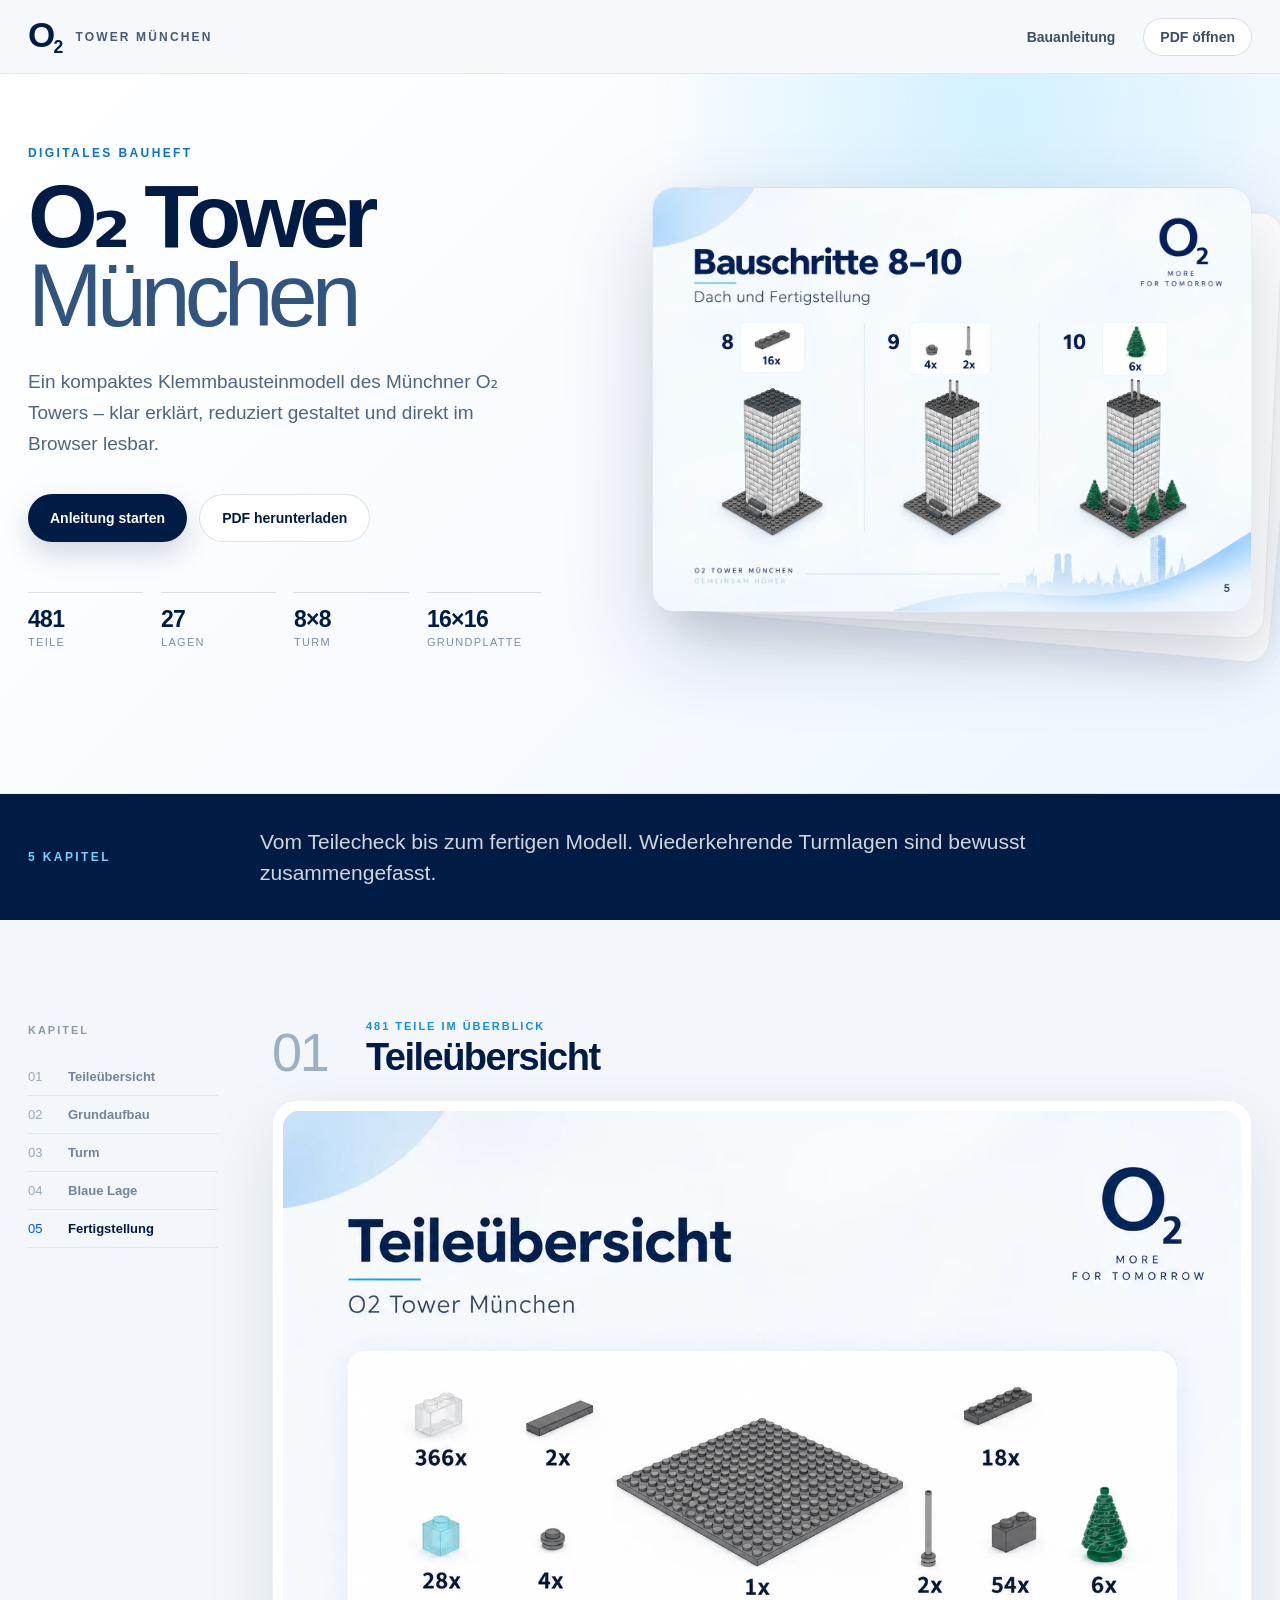
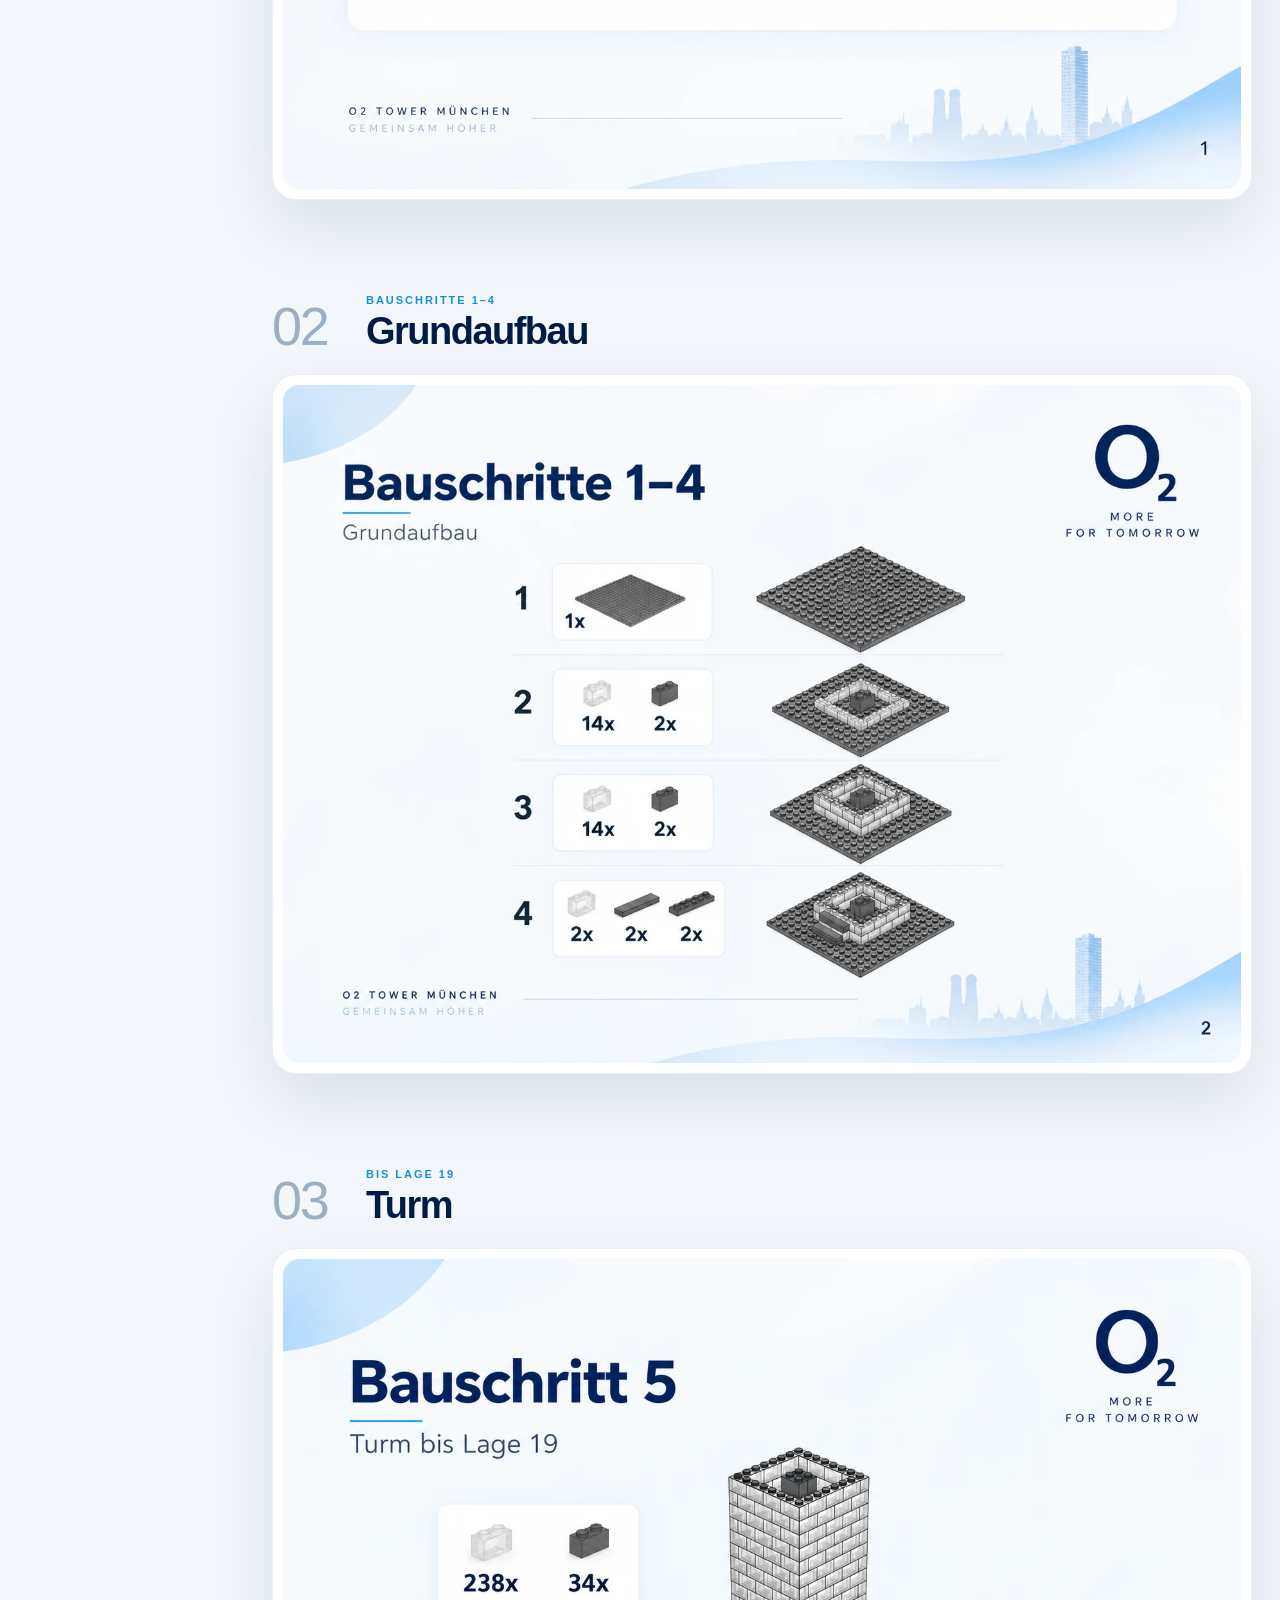
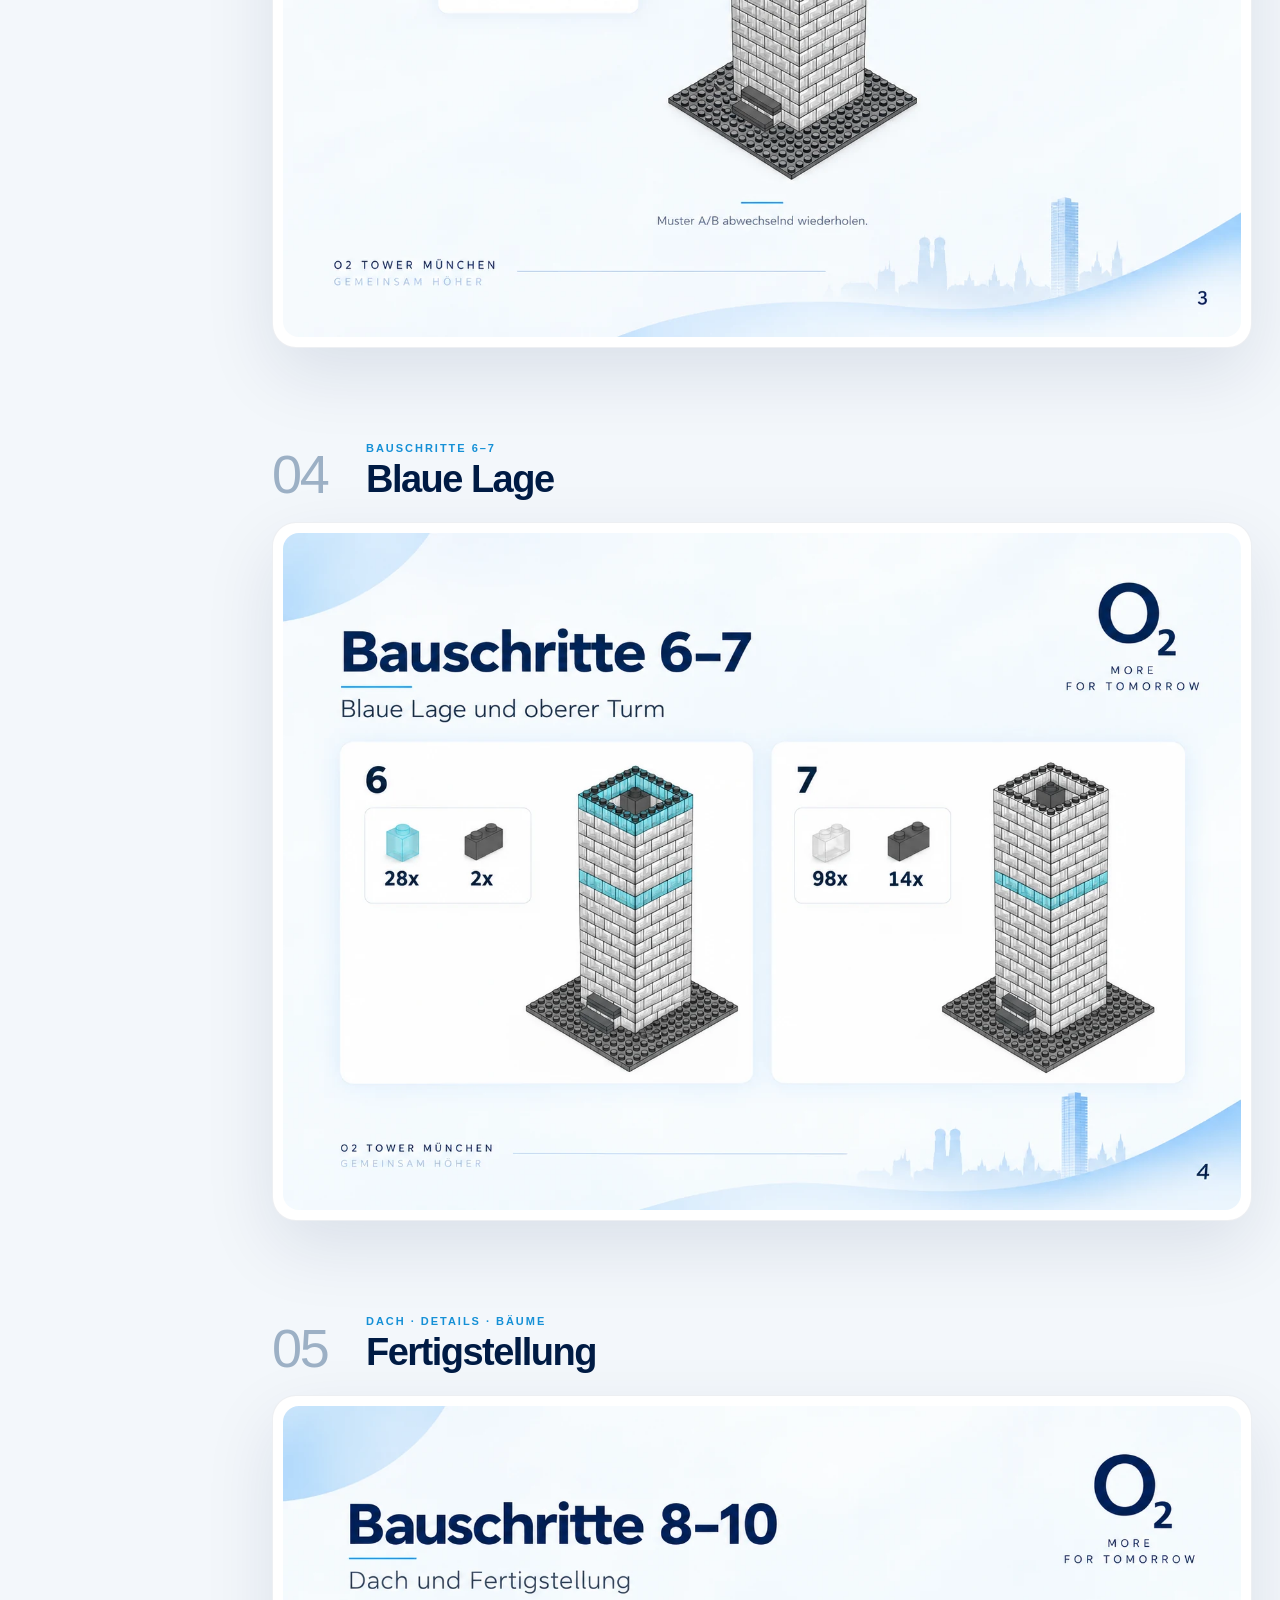
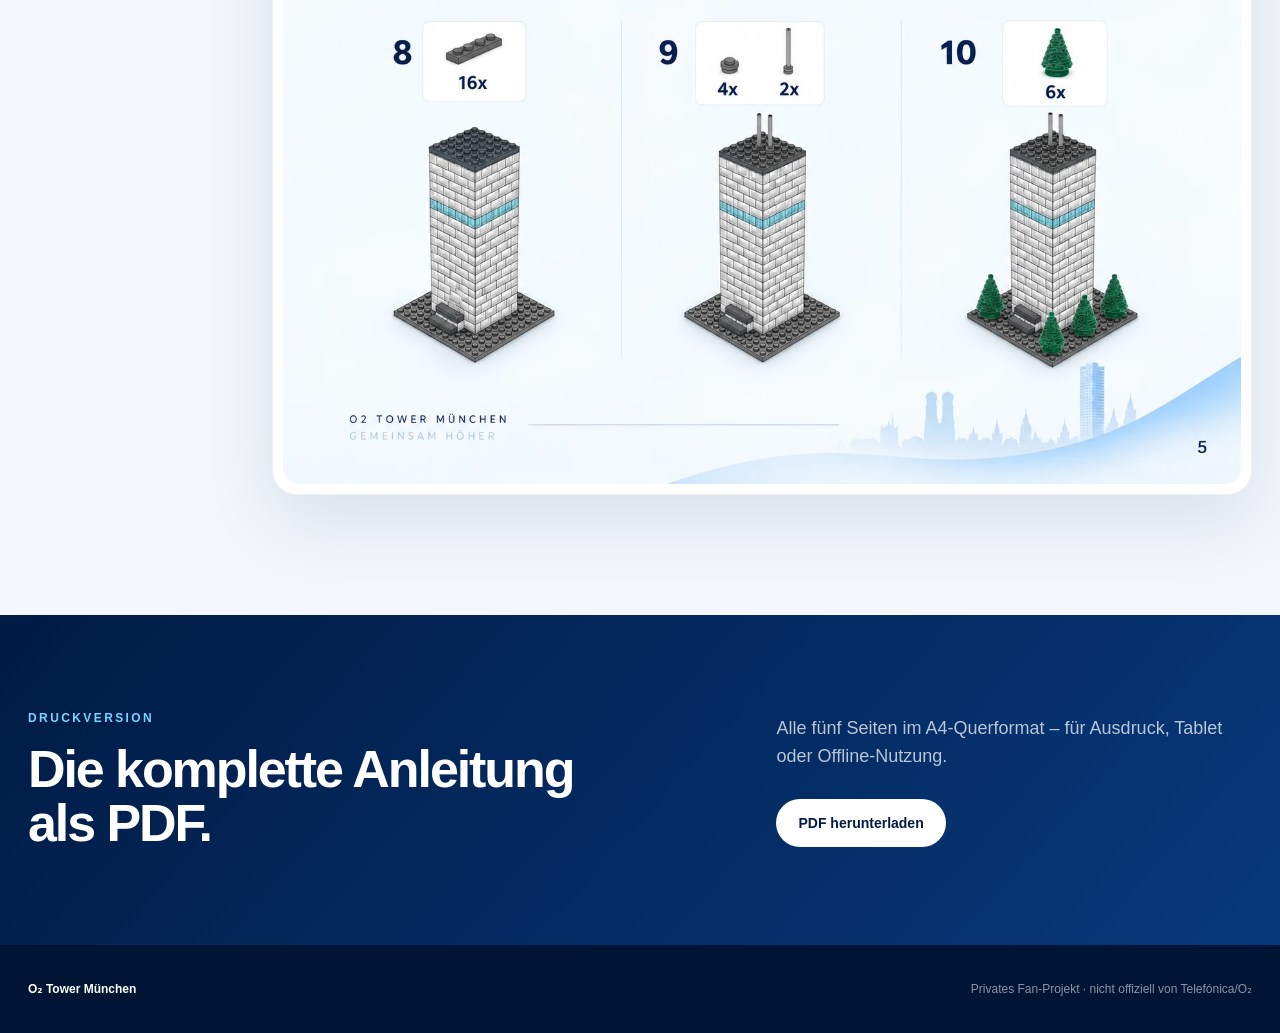
==== index.html @ e95308fc "Init" ====
<!doctype html>
<html lang="de">
<head>
  <meta charset="utf-8">
  <meta name="viewport" content="width=device-width, initial-scale=1">
  <meta name="theme-color" content="#001b44">
  <meta name="description" content="Digitale Bauanleitung für den O2 Tower München – 481 Teile, 27 Lagen, 5 Kapitel.">
  <title>O₂ Tower München · Bauanleitung</title>
  <link rel="stylesheet" href="styles.css">
</head>
<body>
  <header class="topbar">
    <a class="wordmark" href="#top" aria-label="O2 Tower München">
      <span class="o2">O<sub>2</sub></span>
      <span class="wordmark-copy">Tower München</span>
    </a>
    <nav>
      <a href="#booklet">Bauanleitung</a>
      <a class="pdf-link" href="assets/O2_Tower_Muenchen_Bauanleitung.pdf" target="_blank" rel="noopener">PDF öffnen</a>
    </nav>
  </header>

  <main id="top">
    <section class="hero">
      <div class="hero-inner">
        <div class="hero-copy">
          <p class="overline">Digitales Bauheft</p>
          <h1>O₂ Tower<br><span>München</span></h1>
          <p class="hero-lead">Ein kompaktes Klemmbausteinmodell des Münchner O₂ Towers – klar erklärt, reduziert gestaltet und direkt im Browser lesbar.</p>
          <div class="hero-actions">
            <a class="btn primary" href="#booklet">Anleitung starten</a>
            <a class="btn secondary" href="assets/O2_Tower_Muenchen_Bauanleitung.pdf" download>PDF herunterladen</a>
          </div>
          <div class="facts" aria-label="Modelldaten">
            <div><strong>481</strong><span>Teile</span></div>
            <div><strong>27</strong><span>Lagen</span></div>
            <div><strong>8×8</strong><span>Turm</span></div>
            <div><strong>16×16</strong><span>Grundplatte</span></div>
          </div>
        </div>

        <div class="hero-visual" aria-hidden="true">
          <div class="sheet-stack back-2"></div>
          <div class="sheet-stack back-1"></div>
          <img src="assets/05-fertigstellung.webp" alt="">
        </div>
      </div>
    </section>

    <section class="manifesto">
      <div class="manifesto-inner">
        <span>5 Kapitel</span>
        <p>Vom Teilecheck bis zum fertigen Modell. Wiederkehrende Turmlagen sind bewusst zusammengefasst.</p>
      </div>
    </section>

    <section class="book-shell" id="booklet">
      <aside class="chapter-nav" aria-label="Kapitel">
        <p>Kapitel</p>
        <a href="#kapitel-01" data-chapter="01"><span>01</span><b>Teileübersicht</b></a>
<a href="#kapitel-02" data-chapter="02"><span>02</span><b>Grundaufbau</b></a>
<a href="#kapitel-03" data-chapter="03"><span>03</span><b>Turm</b></a>
<a href="#kapitel-04" data-chapter="04"><span>04</span><b>Blaue Lage</b></a>
<a href="#kapitel-05" data-chapter="05"><span>05</span><b>Fertigstellung</b></a>
      </aside>

      <div class="chapters">
        
    <article class="chapter" id="kapitel-01">
      <div class="chapter-copy">
        <span class="chapter-no">01</span>
        <div>
          <p class="chapter-kicker">481 Teile im Überblick</p>
          <h2>Teileübersicht</h2>
        </div>
      </div>
      <button class="sheet" data-src="assets/01-teileuebersicht.webp" data-title="Teileübersicht" aria-label="Teileübersicht vergrößern">
        <img src="assets/01-teileuebersicht.webp" alt="Teileübersicht – 481 Teile im Überblick" loading="lazy">
      </button>
    </article>
    

    <article class="chapter" id="kapitel-02">
      <div class="chapter-copy">
        <span class="chapter-no">02</span>
        <div>
          <p class="chapter-kicker">Bauschritte 1–4</p>
          <h2>Grundaufbau</h2>
        </div>
      </div>
      <button class="sheet" data-src="assets/02-grundaufbau.webp" data-title="Grundaufbau" aria-label="Grundaufbau vergrößern">
        <img src="assets/02-grundaufbau.webp" alt="Grundaufbau – Bauschritte 1–4" loading="lazy">
      </button>
    </article>
    

    <article class="chapter" id="kapitel-03">
      <div class="chapter-copy">
        <span class="chapter-no">03</span>
        <div>
          <p class="chapter-kicker">Bis Lage 19</p>
          <h2>Turm</h2>
        </div>
      </div>
      <button class="sheet" data-src="assets/03-turm.webp" data-title="Turm" aria-label="Turm vergrößern">
        <img src="assets/03-turm.webp" alt="Turm – Bis Lage 19" loading="lazy">
      </button>
    </article>
    

    <article class="chapter" id="kapitel-04">
      <div class="chapter-copy">
        <span class="chapter-no">04</span>
        <div>
          <p class="chapter-kicker">Bauschritte 6–7</p>
          <h2>Blaue Lage</h2>
        </div>
      </div>
      <button class="sheet" data-src="assets/04-blaue-lage.webp" data-title="Blaue Lage" aria-label="Blaue Lage vergrößern">
        <img src="assets/04-blaue-lage.webp" alt="Blaue Lage – Bauschritte 6–7" loading="lazy">
      </button>
    </article>
    

    <article class="chapter" id="kapitel-05">
      <div class="chapter-copy">
        <span class="chapter-no">05</span>
        <div>
          <p class="chapter-kicker">Dach · Details · Bäume</p>
          <h2>Fertigstellung</h2>
        </div>
      </div>
      <button class="sheet" data-src="assets/05-fertigstellung.webp" data-title="Fertigstellung" aria-label="Fertigstellung vergrößern">
        <img src="assets/05-fertigstellung.webp" alt="Fertigstellung – Dach · Details · Bäume" loading="lazy">
      </button>
    </article>
    
      </div>
    </section>

    <section class="download">
      <div class="download-inner">
        <div>
          <p class="overline light">Druckversion</p>
          <h2>Die komplette Anleitung<br>als PDF.</h2>
        </div>
        <div class="download-copy">
          <p>Alle fünf Seiten im A4-Querformat – für Ausdruck, Tablet oder Offline-Nutzung.</p>
          <a class="btn white" href="assets/O2_Tower_Muenchen_Bauanleitung.pdf" download>PDF herunterladen</a>
        </div>
      </div>
    </section>
  </main>

  <footer>
    <span>O₂ Tower München</span>
    <span>Privates Fan-Projekt · nicht offiziell von Telefónica/O₂</span>
  </footer>

  <dialog id="lightbox">
    <button class="close" aria-label="Schließen">×</button>
    <img id="lightbox-image" alt="">
    <p id="lightbox-title"></p>
  </dialog>

  <script src="script.js"></script>
</body>
</html>
---- styles.css ----
:root{
  --navy:#001b44;
  --navy-2:#062d67;
  --blue:#0050ff;
  --cyan:#47c8ff;
  --ice:#f3f7fb;
  --paper:#ffffff;
  --ink:#102641;
  --muted:#64748a;
  --line:#dfe8f1;
  --shadow:0 26px 70px rgba(0,31,78,.10);
}
*{box-sizing:border-box}
html{scroll-behavior:smooth}
body{
  margin:0;
  color:var(--ink);
  background:var(--ice);
  font-family:"Helvetica Neue",Arial,system-ui,sans-serif;
  -webkit-font-smoothing:antialiased;
}
a{color:inherit;text-decoration:none}
img{display:block;max-width:100%}
button{font:inherit}

.topbar{
  position:sticky;top:0;z-index:50;
  height:74px;padding:0 max(28px,calc((100vw - 1280px)/2));
  display:flex;align-items:center;justify-content:space-between;
  background:rgba(246,249,252,.88);
  border-bottom:1px solid rgba(0,27,68,.08);
  backdrop-filter:blur(18px) saturate(140%);
}
.wordmark{display:flex;align-items:center;gap:15px}
.o2{
  color:var(--navy);
  font-size:35px;font-weight:650;line-height:1;letter-spacing:-.08em;
}
.o2 sub{font-size:.5em;vertical-align:-.35em;margin-left:1px}
.wordmark-copy{
  font-size:12px;font-weight:700;letter-spacing:.18em;text-transform:uppercase;color:#475b76;
}
.topbar nav{display:flex;align-items:center;gap:28px;font-size:14px;font-weight:650;color:#3a4e68}
.topbar nav a{transition:color .18s ease}
.topbar nav a:hover{color:var(--blue)}
.pdf-link{
  border:1px solid rgba(0,27,68,.14);padding:10px 16px;border-radius:999px;background:#fff;
}

.hero{
  min-height:720px;
  background:
    radial-gradient(circle at 78% 5%, rgba(62,197,255,.20), transparent 29%),
    linear-gradient(135deg,#fff 0%,#f7fbff 56%,#edf6ff 100%);
  border-bottom:1px solid rgba(0,27,68,.07);
  overflow:hidden;
}
.hero-inner{
  width:min(1280px,calc(100% - 56px));margin:0 auto;
  min-height:646px;padding:72px 0 78px;
  display:grid;grid-template-columns:.9fr 1.1fr;gap:82px;align-items:center;
}
.overline{
  margin:0 0 17px;color:#0a73c9;font-size:12px;font-weight:800;letter-spacing:.2em;text-transform:uppercase;
}
h1{
  margin:0;color:var(--navy);font-size:clamp(64px,7vw,104px);line-height:.88;letter-spacing:-.065em;font-weight:720;
}
h1 span{color:#31557d;font-weight:420}
.hero-lead{
  max-width:585px;margin:31px 0 0;font-size:19px;line-height:1.65;color:#50657e;
}
.hero-actions{display:flex;gap:12px;flex-wrap:wrap;margin-top:34px}
.btn{
  display:inline-flex;align-items:center;justify-content:center;min-height:48px;padding:0 22px;
  border-radius:999px;font-size:14px;font-weight:750;transition:.2s ease;
}
.btn:hover{transform:translateY(-1px)}
.btn.primary{background:var(--navy);color:white;box-shadow:0 12px 28px rgba(0,27,68,.16)}
.btn.secondary{background:#fff;border:1px solid rgba(0,27,68,.13);color:var(--navy)}
.btn.white{background:white;color:var(--navy)}
.facts{
  margin-top:50px;display:grid;grid-template-columns:repeat(4,1fr);gap:18px;max-width:610px;
}
.facts div{padding-top:13px;border-top:1px solid rgba(0,27,68,.13)}
.facts strong{display:block;font-size:23px;letter-spacing:-.03em;color:var(--navy)}
.facts span{display:block;margin-top:3px;font-size:11px;letter-spacing:.12em;text-transform:uppercase;color:#7b8da3}
.hero-visual{position:relative;padding:26px 0 20px 28px}
.hero-visual img{
  position:relative;z-index:3;width:100%;
  border-radius:22px;box-shadow:0 34px 90px rgba(0,27,68,.18);
  border:1px solid rgba(0,27,68,.08);
}
.sheet-stack{
  position:absolute;border-radius:22px;background:white;border:1px solid rgba(0,27,68,.08);box-shadow:0 16px 50px rgba(0,27,68,.07)
}
.back-1{inset:38px -22px 7px 49px;transform:rotate(2.8deg);z-index:2}
.back-2{inset:54px -36px -6px 68px;transform:rotate(5.2deg);z-index:1;opacity:.8}

.manifesto{background:var(--navy);color:#fff}
.manifesto-inner{
  width:min(1280px,calc(100% - 56px));margin:auto;min-height:126px;
  display:grid;grid-template-columns:180px 1fr;gap:52px;align-items:center;
}
.manifesto span{font-size:12px;font-weight:800;letter-spacing:.2em;text-transform:uppercase;color:#75d0ff}
.manifesto p{margin:0;max-width:920px;font-size:21px;line-height:1.5;color:rgba(255,255,255,.82)}

.book-shell{
  width:min(1280px,calc(100% - 56px));margin:0 auto;
  display:grid;grid-template-columns:190px 1fr;gap:54px;padding:100px 0 120px;
}
.chapter-nav{
  position:sticky;top:112px;align-self:start;padding-top:4px;
}
.chapter-nav>p{
  margin:0 0 22px;font-size:11px;font-weight:800;letter-spacing:.18em;text-transform:uppercase;color:#8a9aab;
}
.chapter-nav a{
  display:grid;grid-template-columns:32px 1fr;align-items:center;gap:8px;
  padding:11px 0;color:#73849a;border-bottom:1px solid var(--line);font-size:13px;
}
.chapter-nav a span{font-variant-numeric:tabular-nums;color:#9aa8b7}
.chapter-nav a b{font-weight:650}
.chapter-nav a.active,.chapter-nav a:hover{color:var(--navy)}
.chapter-nav a.active span{color:var(--blue)}

.chapters{display:grid;gap:94px}
.chapter{scroll-margin-top:104px}
.chapter-copy{
  display:grid;grid-template-columns:72px 1fr;gap:22px;align-items:end;margin-bottom:24px;
}
.chapter-no{
  font-size:54px;font-weight:300;line-height:.85;letter-spacing:-.04em;color:#9cb0c5;
}
.chapter-kicker{
  margin:0 0 6px;font-size:11px;font-weight:800;letter-spacing:.18em;text-transform:uppercase;color:#1590d6;
}
.chapter h2{
  margin:0;color:var(--navy);font-size:38px;line-height:1;letter-spacing:-.04em;font-weight:680;
}
.sheet{
  display:block;width:100%;border:0;padding:10px;background:#fff;border-radius:24px;cursor:zoom-in;
  box-shadow:var(--shadow);border:1px solid rgba(0,27,68,.07);
}
.sheet img{width:100%;border-radius:16px;transition:transform .22s ease}
.sheet:hover img{transform:scale(1.004)}

.download{background:linear-gradient(132deg,var(--navy),#07397c);color:white}
.download-inner{
  width:min(1280px,calc(100% - 56px));margin:auto;min-height:330px;padding:70px 0;
  display:grid;grid-template-columns:1fr .72fr;gap:88px;align-items:center;
}
.overline.light{color:#77d6ff}
.download h2{margin:0;font-size:52px;line-height:1.04;letter-spacing:-.04em}
.download-copy p{margin:0 0 28px;font-size:18px;line-height:1.6;color:rgba(255,255,255,.72)}
footer{
  min-height:88px;padding:0 max(28px,calc((100vw - 1280px)/2));
  display:flex;align-items:center;justify-content:space-between;gap:30px;
  background:#001535;color:rgba(255,255,255,.54);font-size:12px;
}
footer span:first-child{color:white;font-weight:700}

dialog{
  width:min(95vw,1600px);max-height:95vh;border:0;border-radius:24px;padding:12px;background:#fff;
  box-shadow:0 40px 110px rgba(0,10,35,.45)
}
dialog::backdrop{background:rgba(0,14,37,.8);backdrop-filter:blur(8px)}
dialog img{max-height:86vh;margin:auto;border-radius:16px}
dialog p{margin:9px 0 3px;text-align:center;color:#65758b;font-size:13px}
.close{
  position:absolute;right:22px;top:20px;width:42px;height:42px;border:0;border-radius:999px;
  background:rgba(0,27,68,.92);color:white;font-size:28px;line-height:1;cursor:pointer;z-index:2
}

@media(max-width:980px){
  .hero-inner{grid-template-columns:1fr;gap:44px;padding-top:56px}
  .hero-visual{max-width:780px}
  .book-shell{grid-template-columns:1fr}
  .chapter-nav{
    position:static;display:flex;overflow:auto;gap:10px;padding:0 0 12px;
    scrollbar-width:none
  }
  .chapter-nav>p{display:none}
  .chapter-nav a{
    flex:0 0 auto;display:flex;border:1px solid var(--line);background:#fff;padding:10px 14px;border-radius:999px
  }
  .chapter-nav a span{display:none}
}
@media(max-width:720px){
  .topbar{padding:0 18px}.topbar nav>a:first-child{display:none}
  .wordmark-copy{display:none}
  .hero-inner,.manifesto-inner,.book-shell,.download-inner{width:min(100% - 30px,1280px)}
  .hero{min-height:auto}.hero-inner{padding:44px 0 64px}
  h1{font-size:60px}.hero-lead{font-size:17px}
  .facts{grid-template-columns:repeat(2,1fr)}
  .manifesto-inner{grid-template-columns:1fr;gap:9px;padding:28px 0}
  .manifesto p{font-size:17px}
  .book-shell{padding:66px 0 80px}.chapters{gap:66px}
  .chapter-copy{grid-template-columns:52px 1fr;gap:14px}
  .chapter-no{font-size:40px}.chapter h2{font-size:31px}
  .sheet{padding:5px;border-radius:16px}.sheet img{border-radius:12px}
  .download-inner{grid-template-columns:1fr;gap:28px;padding:54px 0}
  .download h2{font-size:40px}
  footer{padding:24px 18px;align-items:flex-start;flex-direction:column;justify-content:center}
}
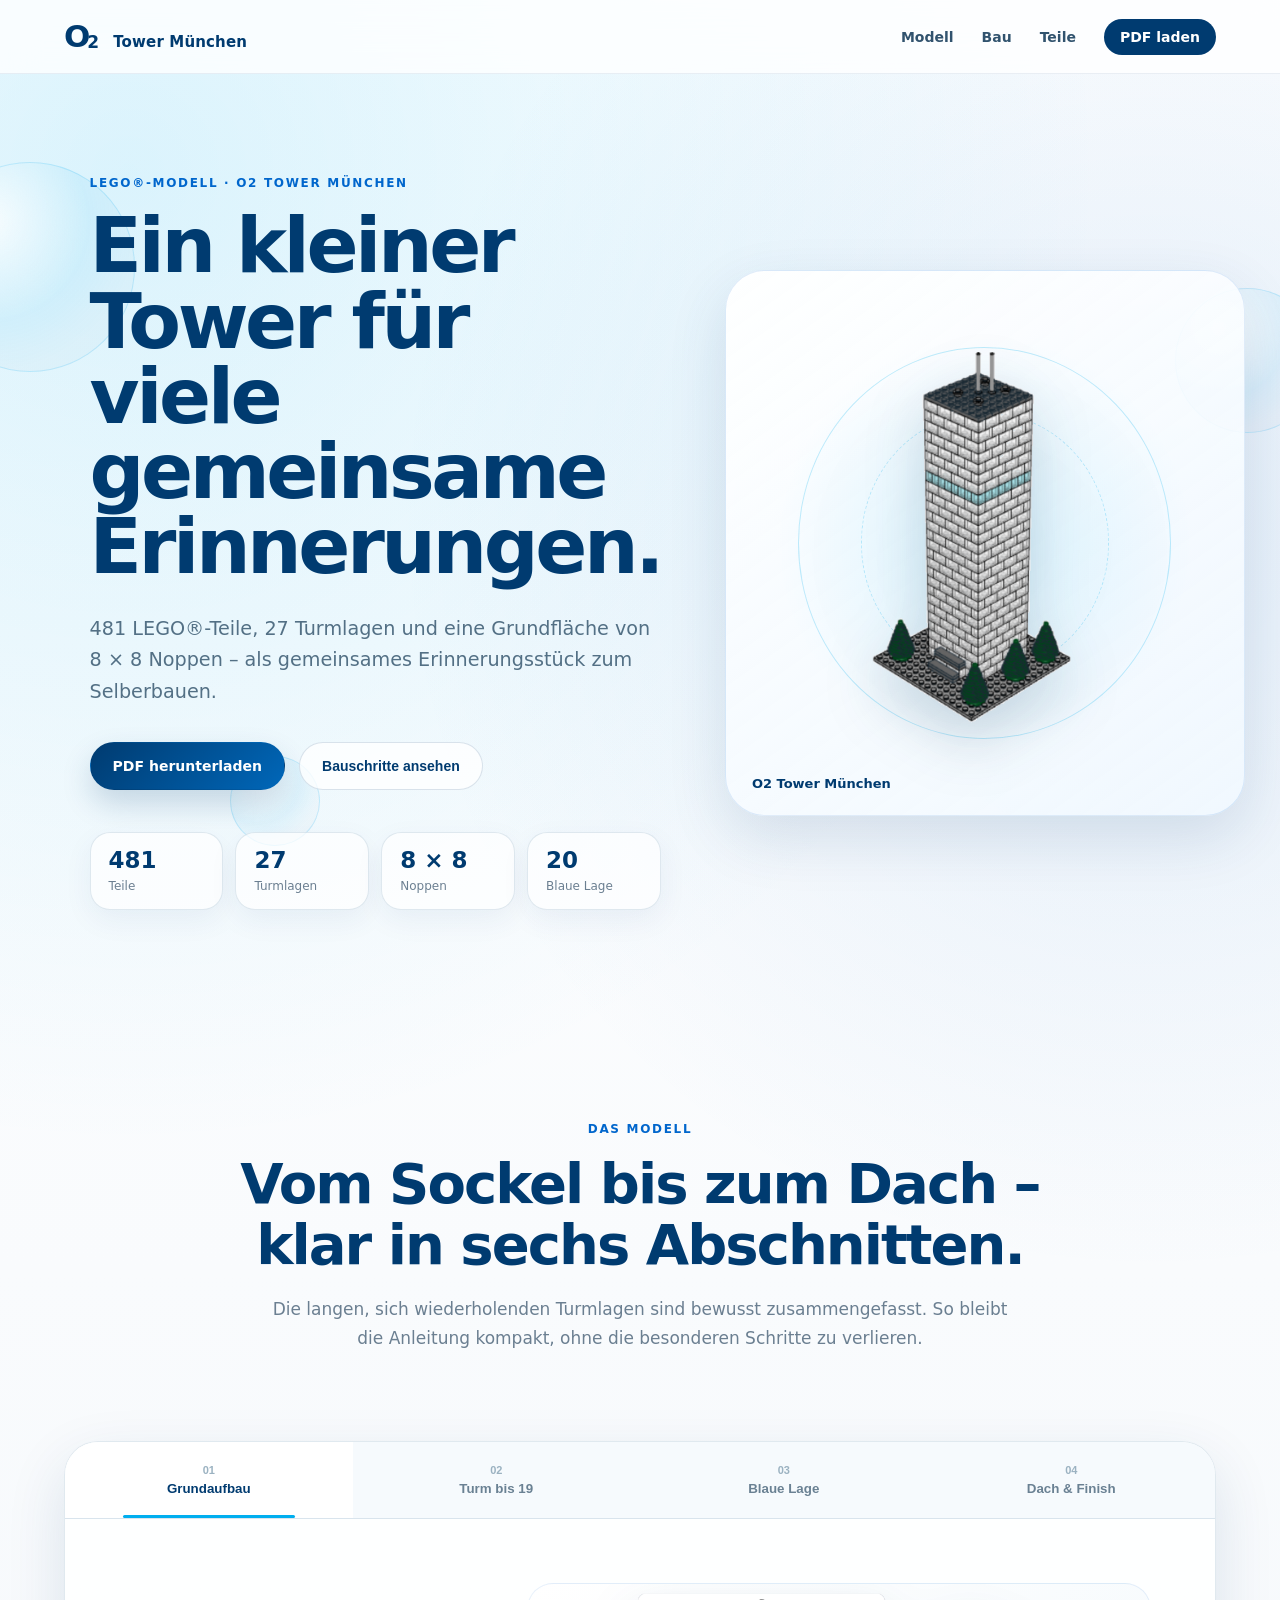
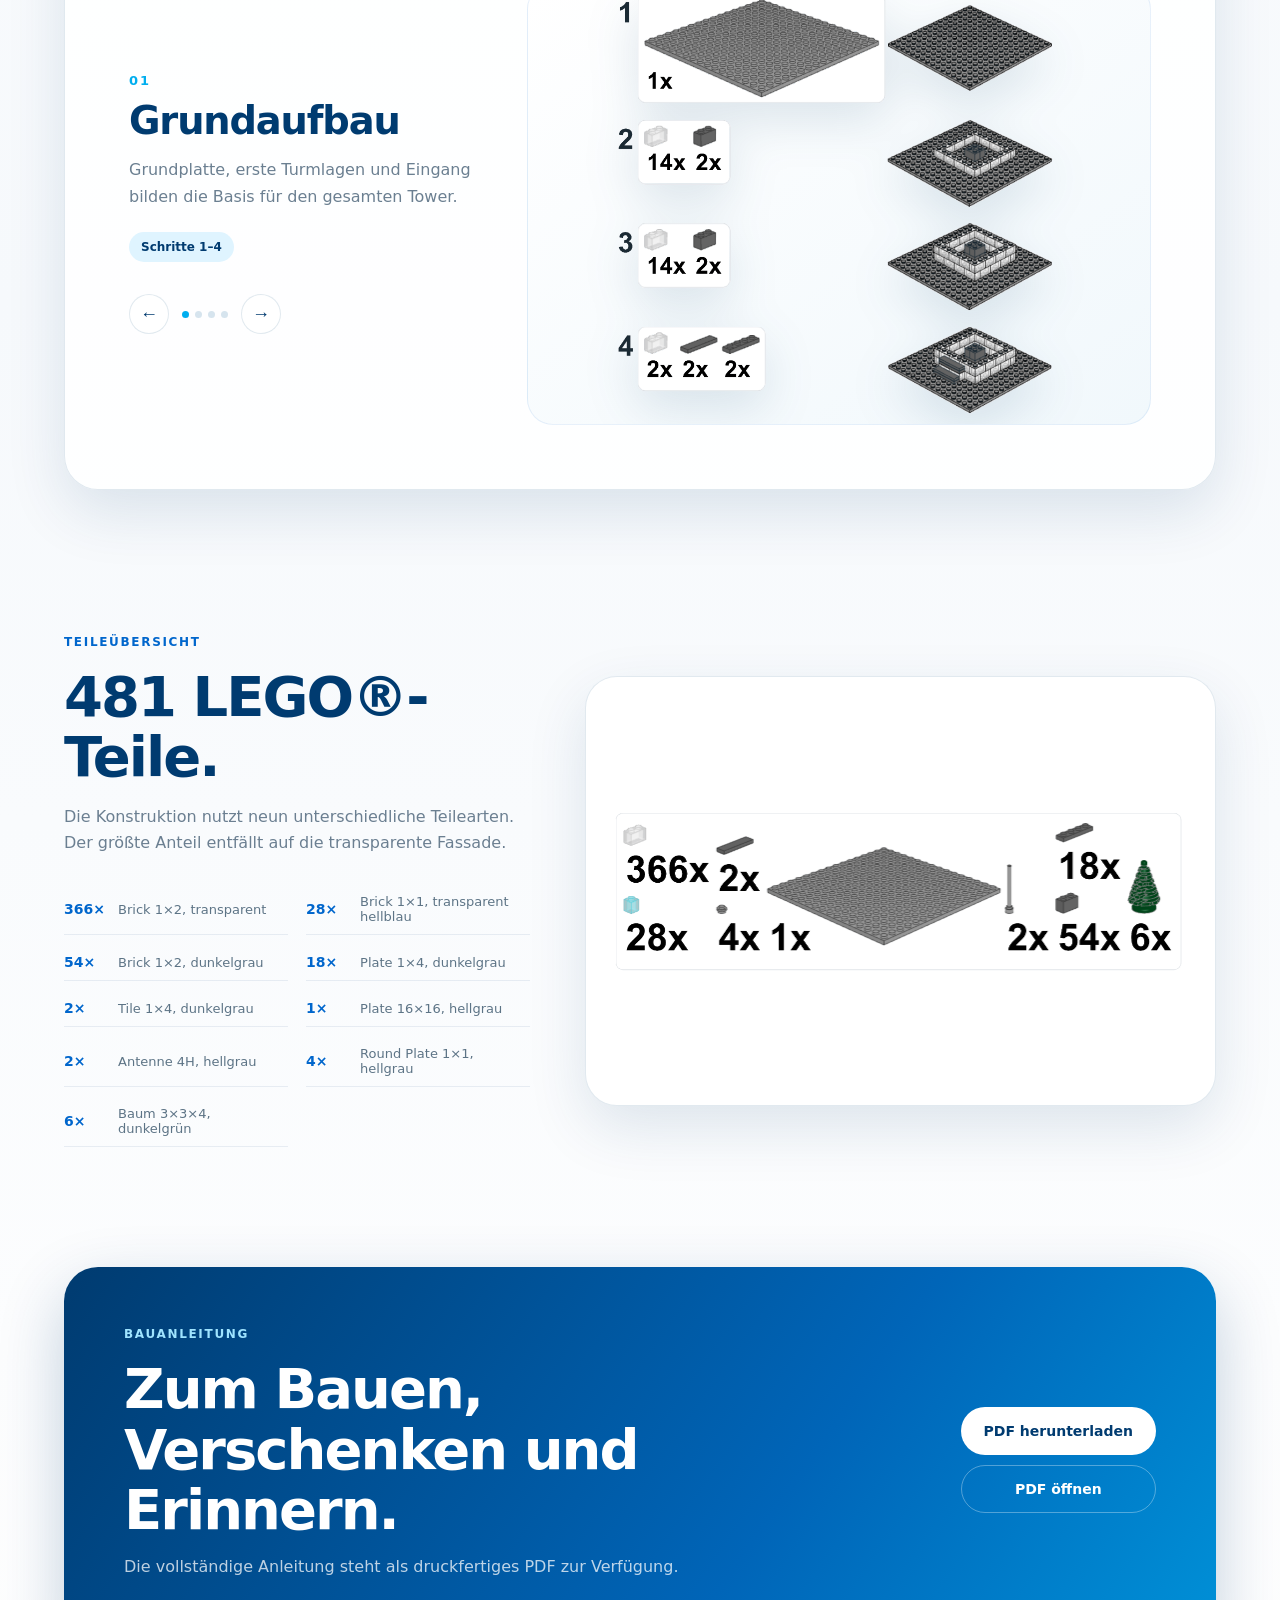
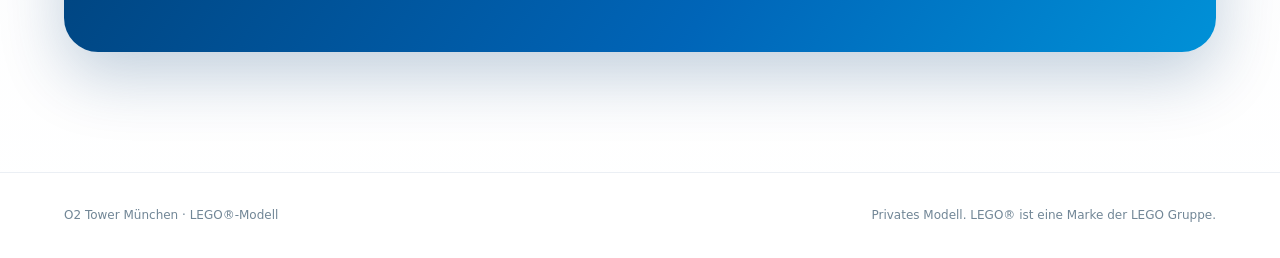
==== commit a9fe807d: "Update Website" ====
--- a/index.html
+++ b/index.html
@@ -1,168 +1,140 @@
 <!doctype html>
 <html lang="de">
 <head>
-  <meta charset="utf-8">
-  <meta name="viewport" content="width=device-width, initial-scale=1">
-  <meta name="theme-color" content="#001b44">
-  <meta name="description" content="Digitale Bauanleitung für den O2 Tower München – 481 Teile, 27 Lagen, 5 Kapitel.">
-  <title>O₂ Tower München · Bauanleitung</title>
-  <link rel="stylesheet" href="styles.css">
+  <meta charset="utf-8" />
+  <meta name="viewport" content="width=device-width, initial-scale=1" />
+  <meta name="theme-color" content="#003B70" />
+  <title>O2 Tower München · LEGO®-Modell</title>
+  <meta name="description" content="Interaktive Bauanleitung für das O2 Tower München LEGO®-Modell." />
+  <link rel="stylesheet" href="styles.css" />
 </head>
 <body>
+  <div class="bubble bubble-a" aria-hidden="true"></div>
+  <div class="bubble bubble-b" aria-hidden="true"></div>
+  <div class="bubble bubble-c" aria-hidden="true"></div>
+
   <header class="topbar">
-    <a class="wordmark" href="#top" aria-label="O2 Tower München">
-      <span class="o2">O<sub>2</sub></span>
-      <span class="wordmark-copy">Tower München</span>
+    <a class="brand" href="#top" aria-label="O2 Tower München Startseite">
+      <span class="brand-o">O</span><span class="brand-2">2</span>
+      <span class="brand-name">Tower München</span>
     </a>
-    <nav>
-      <a href="#booklet">Bauanleitung</a>
-      <a class="pdf-link" href="assets/O2_Tower_Muenchen_Bauanleitung.pdf" target="_blank" rel="noopener">PDF öffnen</a>
+    <nav class="nav" aria-label="Hauptnavigation">
+      <a href="#modell">Modell</a>
+      <a href="#bau">Bau</a>
+      <a href="#teile">Teile</a>
+      <a class="nav-download" href="O2_Tower_Muenchen_Bauanleitung.pdf" download>PDF laden</a>
     </nav>
+    <button class="menu-btn" type="button" aria-label="Menü öffnen" aria-expanded="false">☰</button>
   </header>
 
   <main id="top">
-    <section class="hero">
-      <div class="hero-inner">
-        <div class="hero-copy">
-          <p class="overline">Digitales Bauheft</p>
-          <h1>O₂ Tower<br><span>München</span></h1>
-          <p class="hero-lead">Ein kompaktes Klemmbausteinmodell des Münchner O₂ Towers – klar erklärt, reduziert gestaltet und direkt im Browser lesbar.</p>
-          <div class="hero-actions">
-            <a class="btn primary" href="#booklet">Anleitung starten</a>
-            <a class="btn secondary" href="assets/O2_Tower_Muenchen_Bauanleitung.pdf" download>PDF herunterladen</a>
-          </div>
-          <div class="facts" aria-label="Modelldaten">
-            <div><strong>481</strong><span>Teile</span></div>
-            <div><strong>27</strong><span>Lagen</span></div>
-            <div><strong>8×8</strong><span>Turm</span></div>
-            <div><strong>16×16</strong><span>Grundplatte</span></div>
-          </div>
+    <section class="hero" id="modell">
+      <div class="hero-copy reveal">
+        <div class="eyebrow">LEGO®-Modell · O2 Tower München</div>
+        <h1>Ein kleiner Tower für viele gemeinsame Erinnerungen.</h1>
+        <p class="hero-text">481 LEGO®-Teile, 27 Turmlagen und eine Grundfläche von 8 × 8 Noppen – als gemeinsames Erinnerungsstück zum Selberbauen.</p>
+        <div class="hero-actions">
+          <a class="btn btn-primary" href="O2_Tower_Muenchen_Bauanleitung.pdf" download>PDF herunterladen</a>
+          <button class="btn btn-secondary" type="button" data-scroll="#bau">Bauschritte ansehen</button>
         </div>
+        <div class="stats" aria-label="Modell-Daten">
+          <div><strong>481</strong><span>Teile</span></div>
+          <div><strong>27</strong><span>Turmlagen</span></div>
+          <div><strong>8 × 8</strong><span>Noppen</span></div>
+          <div><strong>20</strong><span>Blaue Lage</span></div>
+        </div>
+      </div>
 
-        <div class="hero-visual" aria-hidden="true">
-          <div class="sheet-stack back-2"></div>
-          <div class="sheet-stack back-1"></div>
-          <img src="assets/05-fertigstellung.webp" alt="">
+      <div class="hero-visual reveal">
+        <div class="tower-card tilt-card">
+          <div class="ring ring-1" aria-hidden="true"></div>
+          <div class="ring ring-2" aria-hidden="true"></div>
+          <img src="assets/tower.png" alt="Fertiges LEGO®-Modell des O2 Tower München" />
+          <div class="tower-caption">O2 Tower München</div>
         </div>
       </div>
     </section>
 
-    <section class="manifesto">
-      <div class="manifesto-inner">
-        <span>5 Kapitel</span>
-        <p>Vom Teilecheck bis zum fertigen Modell. Wiederkehrende Turmlagen sind bewusst zusammengefasst.</p>
+    <section class="section intro reveal">
+      <div class="section-kicker">Das Modell</div>
+      <h2>Vom Sockel bis zum Dach – klar in sechs Abschnitten.</h2>
+      <p>Die langen, sich wiederholenden Turmlagen sind bewusst zusammengefasst. So bleibt die Anleitung kompakt, ohne die besonderen Schritte zu verlieren.</p>
+    </section>
+
+    <section class="build-section" id="bau">
+      <div class="build-shell reveal">
+        <div class="stage-nav" role="tablist" aria-label="Bauabschnitte">
+          <button class="stage-tab active" role="tab" aria-selected="true" data-stage="0"><span>01</span>Grundaufbau</button>
+          <button class="stage-tab" role="tab" aria-selected="false" data-stage="1"><span>02</span>Turm bis 19</button>
+          <button class="stage-tab" role="tab" aria-selected="false" data-stage="2"><span>03</span>Blaue Lage</button>
+          <button class="stage-tab" role="tab" aria-selected="false" data-stage="3"><span>04</span>Dach & Finish</button>
+        </div>
+
+        <div class="stage-view">
+          <div class="stage-copy">
+            <div class="stage-number" id="stageNumber">01</div>
+            <h3 id="stageTitle">Grundaufbau</h3>
+            <p id="stageText">Grundplatte, erste Turmlagen und Eingang bilden die Basis für den gesamten Tower.</p>
+            <div class="stage-meta" id="stageMeta">Schritte 1–4</div>
+            <div class="stage-controls">
+              <button class="round-btn" id="prevStage" type="button" aria-label="Vorheriger Bauabschnitt">←</button>
+              <div class="stage-dots" id="stageDots" aria-hidden="true"></div>
+              <button class="round-btn" id="nextStage" type="button" aria-label="Nächster Bauabschnitt">→</button>
+            </div>
+          </div>
+          <div class="stage-image-wrap">
+            <img id="stageImage" src="assets/steps-1-4.png" alt="Grundaufbau des O2 Tower München" />
+          </div>
+        </div>
       </div>
     </section>
 
-    <section class="book-shell" id="booklet">
-      <aside class="chapter-nav" aria-label="Kapitel">
-        <p>Kapitel</p>
-        <a href="#kapitel-01" data-chapter="01"><span>01</span><b>Teileübersicht</b></a>
-<a href="#kapitel-02" data-chapter="02"><span>02</span><b>Grundaufbau</b></a>
-<a href="#kapitel-03" data-chapter="03"><span>03</span><b>Turm</b></a>
-<a href="#kapitel-04" data-chapter="04"><span>04</span><b>Blaue Lage</b></a>
-<a href="#kapitel-05" data-chapter="05"><span>05</span><b>Fertigstellung</b></a>
-      </aside>
-
-      <div class="chapters">
-        
-    <article class="chapter" id="kapitel-01">
-      <div class="chapter-copy">
-        <span class="chapter-no">01</span>
-        <div>
-          <p class="chapter-kicker">481 Teile im Überblick</p>
-          <h2>Teileübersicht</h2>
+    <section class="parts-section" id="teile">
+      <div class="parts-layout reveal">
+        <div class="parts-copy">
+          <div class="section-kicker">Teileübersicht</div>
+          <h2>481 LEGO®-Teile.</h2>
+          <p>Die Konstruktion nutzt neun unterschiedliche Teilearten. Der größte Anteil entfällt auf die transparente Fassade.</p>
+          <div class="part-list">
+            <div><b>366×</b><span>Brick 1×2, transparent</span></div>
+            <div><b>28×</b><span>Brick 1×1, transparent hellblau</span></div>
+            <div><b>54×</b><span>Brick 1×2, dunkelgrau</span></div>
+            <div><b>18×</b><span>Plate 1×4, dunkelgrau</span></div>
+            <div><b>2×</b><span>Tile 1×4, dunkelgrau</span></div>
+            <div><b>1×</b><span>Plate 16×16, hellgrau</span></div>
+            <div><b>2×</b><span>Antenne 4H, hellgrau</span></div>
+            <div><b>4×</b><span>Round Plate 1×1, hellgrau</span></div>
+            <div><b>6×</b><span>Baum 3×3×4, dunkelgrün</span></div>
+          </div>
         </div>
-      </div>
-      <button class="sheet" data-src="assets/01-teileuebersicht.webp" data-title="Teileübersicht" aria-label="Teileübersicht vergrößern">
-        <img src="assets/01-teileuebersicht.webp" alt="Teileübersicht – 481 Teile im Überblick" loading="lazy">
-      </button>
-    </article>
-    
-
-    <article class="chapter" id="kapitel-02">
-      <div class="chapter-copy">
-        <span class="chapter-no">02</span>
-        <div>
-          <p class="chapter-kicker">Bauschritte 1–4</p>
-          <h2>Grundaufbau</h2>
+        <div class="parts-visual">
+          <div class="parts-card">
+            <img src="assets/parts.png" alt="Teileübersicht des O2 Tower München LEGO®-Modells" />
+          </div>
         </div>
-      </div>
-      <button class="sheet" data-src="assets/02-grundaufbau.webp" data-title="Grundaufbau" aria-label="Grundaufbau vergrößern">
-        <img src="assets/02-grundaufbau.webp" alt="Grundaufbau – Bauschritte 1–4" loading="lazy">
-      </button>
-    </article>
-    
-
-    <article class="chapter" id="kapitel-03">
-      <div class="chapter-copy">
-        <span class="chapter-no">03</span>
-        <div>
-          <p class="chapter-kicker">Bis Lage 19</p>
-          <h2>Turm</h2>
-        </div>
-      </div>
-      <button class="sheet" data-src="assets/03-turm.webp" data-title="Turm" aria-label="Turm vergrößern">
-        <img src="assets/03-turm.webp" alt="Turm – Bis Lage 19" loading="lazy">
-      </button>
-    </article>
-    
-
-    <article class="chapter" id="kapitel-04">
-      <div class="chapter-copy">
-        <span class="chapter-no">04</span>
-        <div>
-          <p class="chapter-kicker">Bauschritte 6–7</p>
-          <h2>Blaue Lage</h2>
-        </div>
-      </div>
-      <button class="sheet" data-src="assets/04-blaue-lage.webp" data-title="Blaue Lage" aria-label="Blaue Lage vergrößern">
-        <img src="assets/04-blaue-lage.webp" alt="Blaue Lage – Bauschritte 6–7" loading="lazy">
-      </button>
-    </article>
-    
-
-    <article class="chapter" id="kapitel-05">
-      <div class="chapter-copy">
-        <span class="chapter-no">05</span>
-        <div>
-          <p class="chapter-kicker">Dach · Details · Bäume</p>
-          <h2>Fertigstellung</h2>
-        </div>
-      </div>
-      <button class="sheet" data-src="assets/05-fertigstellung.webp" data-title="Fertigstellung" aria-label="Fertigstellung vergrößern">
-        <img src="assets/05-fertigstellung.webp" alt="Fertigstellung – Dach · Details · Bäume" loading="lazy">
-      </button>
-    </article>
-    
       </div>
     </section>
 
-    <section class="download">
-      <div class="download-inner">
+    <section class="download-section reveal">
+      <div class="download-card">
         <div>
-          <p class="overline light">Druckversion</p>
-          <h2>Die komplette Anleitung<br>als PDF.</h2>
+          <div class="section-kicker">Bauanleitung</div>
+          <h2>Zum Bauen, Verschenken und Erinnern.</h2>
+          <p>Die vollständige Anleitung steht als druckfertiges PDF zur Verfügung.</p>
         </div>
-        <div class="download-copy">
-          <p>Alle fünf Seiten im A4-Querformat – für Ausdruck, Tablet oder Offline-Nutzung.</p>
-          <a class="btn white" href="assets/O2_Tower_Muenchen_Bauanleitung.pdf" download>PDF herunterladen</a>
+        <div class="download-actions">
+          <a class="btn btn-primary" href="O2_Tower_Muenchen_Bauanleitung.pdf" download>PDF herunterladen</a>
+          <a class="btn btn-secondary" href="O2_Tower_Muenchen_Bauanleitung.pdf" target="_blank" rel="noopener">PDF öffnen</a>
         </div>
       </div>
     </section>
   </main>
 
-  <footer>
-    <span>O₂ Tower München</span>
-    <span>Privates Fan-Projekt · nicht offiziell von Telefónica/O₂</span>
+  <footer class="footer">
+    <div>O2 Tower München · LEGO®-Modell</div>
+    <div class="footer-note">Privates Modell. LEGO® ist eine Marke der LEGO Gruppe.</div>
   </footer>
 
-  <dialog id="lightbox">
-    <button class="close" aria-label="Schließen">×</button>
-    <img id="lightbox-image" alt="">
-    <p id="lightbox-title"></p>
-  </dialog>
-
-  <script src="script.js"></script>
+  <script src="app.js"></script>
 </body>
 </html>
--- a/styles.css
+++ b/styles.css
@@ -1,206 +1,250 @@
-
-:root{
-  --navy:#001b44;
-  --navy-2:#062d67;
-  --blue:#0050ff;
-  --cyan:#47c8ff;
-  --ice:#f3f7fb;
-  --paper:#ffffff;
-  --ink:#102641;
-  --muted:#64748a;
-  --line:#dfe8f1;
-  --shadow:0 26px 70px rgba(0,31,78,.10);
-}
-*{box-sizing:border-box}
-html{scroll-behavior:smooth}
-body{
-  margin:0;
-  color:var(--ink);
-  background:var(--ice);
-  font-family:"Helvetica Neue",Arial,system-ui,sans-serif;
-  -webkit-font-smoothing:antialiased;
-}
-a{color:inherit;text-decoration:none}
-img{display:block;max-width:100%}
-button{font:inherit}
-
-.topbar{
-  position:sticky;top:0;z-index:50;
-  height:74px;padding:0 max(28px,calc((100vw - 1280px)/2));
-  display:flex;align-items:center;justify-content:space-between;
-  background:rgba(246,249,252,.88);
-  border-bottom:1px solid rgba(0,27,68,.08);
-  backdrop-filter:blur(18px) saturate(140%);
-}
-.wordmark{display:flex;align-items:center;gap:15px}
-.o2{
-  color:var(--navy);
-  font-size:35px;font-weight:650;line-height:1;letter-spacing:-.08em;
-}
-.o2 sub{font-size:.5em;vertical-align:-.35em;margin-left:1px}
-.wordmark-copy{
-  font-size:12px;font-weight:700;letter-spacing:.18em;text-transform:uppercase;color:#475b76;
-}
-.topbar nav{display:flex;align-items:center;gap:28px;font-size:14px;font-weight:650;color:#3a4e68}
-.topbar nav a{transition:color .18s ease}
-.topbar nav a:hover{color:var(--blue)}
-.pdf-link{
-  border:1px solid rgba(0,27,68,.14);padding:10px 16px;border-radius:999px;background:#fff;
-}
-
-.hero{
-  min-height:720px;
+:root {
+  --navy: #003b70;
+  --blue: #0066cc;
+  --cyan: #00aeef;
+  --sky: #dff4ff;
+  --ink: #183247;
+  --muted: #6b7f91;
+  --bg: #f6f9fc;
+  --card: rgba(255,255,255,.86);
+  --line: rgba(14,74,120,.12);
+  --shadow: 0 22px 60px rgba(0,58,105,.12);
+  --radius: 28px;
+}
+
+* { box-sizing: border-box; }
+html { scroll-behavior: smooth; }
+body {
+  margin: 0;
+  font-family: Inter, ui-sans-serif, system-ui, -apple-system, BlinkMacSystemFont, "Segoe UI", sans-serif;
+  color: var(--ink);
   background:
-    radial-gradient(circle at 78% 5%, rgba(62,197,255,.20), transparent 29%),
-    linear-gradient(135deg,#fff 0%,#f7fbff 56%,#edf6ff 100%);
-  border-bottom:1px solid rgba(0,27,68,.07);
-  overflow:hidden;
-}
-.hero-inner{
-  width:min(1280px,calc(100% - 56px));margin:0 auto;
-  min-height:646px;padding:72px 0 78px;
-  display:grid;grid-template-columns:.9fr 1.1fr;gap:82px;align-items:center;
-}
-.overline{
-  margin:0 0 17px;color:#0a73c9;font-size:12px;font-weight:800;letter-spacing:.2em;text-transform:uppercase;
-}
-h1{
-  margin:0;color:var(--navy);font-size:clamp(64px,7vw,104px);line-height:.88;letter-spacing:-.065em;font-weight:720;
-}
-h1 span{color:#31557d;font-weight:420}
-.hero-lead{
-  max-width:585px;margin:31px 0 0;font-size:19px;line-height:1.65;color:#50657e;
-}
-.hero-actions{display:flex;gap:12px;flex-wrap:wrap;margin-top:34px}
-.btn{
-  display:inline-flex;align-items:center;justify-content:center;min-height:48px;padding:0 22px;
-  border-radius:999px;font-size:14px;font-weight:750;transition:.2s ease;
-}
-.btn:hover{transform:translateY(-1px)}
-.btn.primary{background:var(--navy);color:white;box-shadow:0 12px 28px rgba(0,27,68,.16)}
-.btn.secondary{background:#fff;border:1px solid rgba(0,27,68,.13);color:var(--navy)}
-.btn.white{background:white;color:var(--navy)}
-.facts{
-  margin-top:50px;display:grid;grid-template-columns:repeat(4,1fr);gap:18px;max-width:610px;
-}
-.facts div{padding-top:13px;border-top:1px solid rgba(0,27,68,.13)}
-.facts strong{display:block;font-size:23px;letter-spacing:-.03em;color:var(--navy)}
-.facts span{display:block;margin-top:3px;font-size:11px;letter-spacing:.12em;text-transform:uppercase;color:#7b8da3}
-.hero-visual{position:relative;padding:26px 0 20px 28px}
-.hero-visual img{
-  position:relative;z-index:3;width:100%;
-  border-radius:22px;box-shadow:0 34px 90px rgba(0,27,68,.18);
-  border:1px solid rgba(0,27,68,.08);
-}
-.sheet-stack{
-  position:absolute;border-radius:22px;background:white;border:1px solid rgba(0,27,68,.08);box-shadow:0 16px 50px rgba(0,27,68,.07)
-}
-.back-1{inset:38px -22px 7px 49px;transform:rotate(2.8deg);z-index:2}
-.back-2{inset:54px -36px -6px 68px;transform:rotate(5.2deg);z-index:1;opacity:.8}
-
-.manifesto{background:var(--navy);color:#fff}
-.manifesto-inner{
-  width:min(1280px,calc(100% - 56px));margin:auto;min-height:126px;
-  display:grid;grid-template-columns:180px 1fr;gap:52px;align-items:center;
-}
-.manifesto span{font-size:12px;font-weight:800;letter-spacing:.2em;text-transform:uppercase;color:#75d0ff}
-.manifesto p{margin:0;max-width:920px;font-size:21px;line-height:1.5;color:rgba(255,255,255,.82)}
-
-.book-shell{
-  width:min(1280px,calc(100% - 56px));margin:0 auto;
-  display:grid;grid-template-columns:190px 1fr;gap:54px;padding:100px 0 120px;
-}
-.chapter-nav{
-  position:sticky;top:112px;align-self:start;padding-top:4px;
-}
-.chapter-nav>p{
-  margin:0 0 22px;font-size:11px;font-weight:800;letter-spacing:.18em;text-transform:uppercase;color:#8a9aab;
-}
-.chapter-nav a{
-  display:grid;grid-template-columns:32px 1fr;align-items:center;gap:8px;
-  padding:11px 0;color:#73849a;border-bottom:1px solid var(--line);font-size:13px;
-}
-.chapter-nav a span{font-variant-numeric:tabular-nums;color:#9aa8b7}
-.chapter-nav a b{font-weight:650}
-.chapter-nav a.active,.chapter-nav a:hover{color:var(--navy)}
-.chapter-nav a.active span{color:var(--blue)}
-
-.chapters{display:grid;gap:94px}
-.chapter{scroll-margin-top:104px}
-.chapter-copy{
-  display:grid;grid-template-columns:72px 1fr;gap:22px;align-items:end;margin-bottom:24px;
-}
-.chapter-no{
-  font-size:54px;font-weight:300;line-height:.85;letter-spacing:-.04em;color:#9cb0c5;
-}
-.chapter-kicker{
-  margin:0 0 6px;font-size:11px;font-weight:800;letter-spacing:.18em;text-transform:uppercase;color:#1590d6;
-}
-.chapter h2{
-  margin:0;color:var(--navy);font-size:38px;line-height:1;letter-spacing:-.04em;font-weight:680;
-}
-.sheet{
-  display:block;width:100%;border:0;padding:10px;background:#fff;border-radius:24px;cursor:zoom-in;
-  box-shadow:var(--shadow);border:1px solid rgba(0,27,68,.07);
-}
-.sheet img{width:100%;border-radius:16px;transition:transform .22s ease}
-.sheet:hover img{transform:scale(1.004)}
-
-.download{background:linear-gradient(132deg,var(--navy),#07397c);color:white}
-.download-inner{
-  width:min(1280px,calc(100% - 56px));margin:auto;min-height:330px;padding:70px 0;
-  display:grid;grid-template-columns:1fr .72fr;gap:88px;align-items:center;
-}
-.overline.light{color:#77d6ff}
-.download h2{margin:0;font-size:52px;line-height:1.04;letter-spacing:-.04em}
-.download-copy p{margin:0 0 28px;font-size:18px;line-height:1.6;color:rgba(255,255,255,.72)}
-footer{
-  min-height:88px;padding:0 max(28px,calc((100vw - 1280px)/2));
-  display:flex;align-items:center;justify-content:space-between;gap:30px;
-  background:#001535;color:rgba(255,255,255,.54);font-size:12px;
-}
-footer span:first-child{color:white;font-weight:700}
-
-dialog{
-  width:min(95vw,1600px);max-height:95vh;border:0;border-radius:24px;padding:12px;background:#fff;
-  box-shadow:0 40px 110px rgba(0,10,35,.45)
-}
-dialog::backdrop{background:rgba(0,14,37,.8);backdrop-filter:blur(8px)}
-dialog img{max-height:86vh;margin:auto;border-radius:16px}
-dialog p{margin:9px 0 3px;text-align:center;color:#65758b;font-size:13px}
-.close{
-  position:absolute;right:22px;top:20px;width:42px;height:42px;border:0;border-radius:999px;
-  background:rgba(0,27,68,.92);color:white;font-size:28px;line-height:1;cursor:pointer;z-index:2
-}
-
-@media(max-width:980px){
-  .hero-inner{grid-template-columns:1fr;gap:44px;padding-top:56px}
-  .hero-visual{max-width:780px}
-  .book-shell{grid-template-columns:1fr}
-  .chapter-nav{
-    position:static;display:flex;overflow:auto;gap:10px;padding:0 0 12px;
-    scrollbar-width:none
-  }
-  .chapter-nav>p{display:none}
-  .chapter-nav a{
-    flex:0 0 auto;display:flex;border:1px solid var(--line);background:#fff;padding:10px 14px;border-radius:999px
-  }
-  .chapter-nav a span{display:none}
-}
-@media(max-width:720px){
-  .topbar{padding:0 18px}.topbar nav>a:first-child{display:none}
-  .wordmark-copy{display:none}
-  .hero-inner,.manifesto-inner,.book-shell,.download-inner{width:min(100% - 30px,1280px)}
-  .hero{min-height:auto}.hero-inner{padding:44px 0 64px}
-  h1{font-size:60px}.hero-lead{font-size:17px}
-  .facts{grid-template-columns:repeat(2,1fr)}
-  .manifesto-inner{grid-template-columns:1fr;gap:9px;padding:28px 0}
-  .manifesto p{font-size:17px}
-  .book-shell{padding:66px 0 80px}.chapters{gap:66px}
-  .chapter-copy{grid-template-columns:52px 1fr;gap:14px}
-  .chapter-no{font-size:40px}.chapter h2{font-size:31px}
-  .sheet{padding:5px;border-radius:16px}.sheet img{border-radius:12px}
-  .download-inner{grid-template-columns:1fr;gap:28px;padding:54px 0}
-  .download h2{font-size:40px}
-  footer{padding:24px 18px;align-items:flex-start;flex-direction:column;justify-content:center}
-}
+    radial-gradient(circle at 10% 5%, rgba(0,174,239,.14), transparent 28%),
+    radial-gradient(circle at 90% 15%, rgba(0,102,204,.10), transparent 24%),
+    linear-gradient(180deg, #ffffff 0%, var(--bg) 55%, #ffffff 100%);
+  overflow-x: hidden;
+}
+
+a { color: inherit; text-decoration: none; }
+button, a { -webkit-tap-highlight-color: transparent; }
+
+.bubble {
+  position: fixed;
+  z-index: -1;
+  border-radius: 999px;
+  border: 1px solid rgba(0,174,239,.17);
+  background: radial-gradient(circle at 30% 28%, rgba(255,255,255,.74), rgba(0,174,239,.07) 48%, rgba(0,59,112,.02) 72%);
+  filter: blur(.2px);
+  pointer-events: none;
+  animation: float 12s ease-in-out infinite;
+}
+.bubble-a { width: 210px; height: 210px; left: -75px; top: 18%; }
+.bubble-b { width: 145px; height: 145px; right: -40px; top: 32%; animation-delay: -4s; }
+.bubble-c { width: 90px; height: 90px; left: 18%; bottom: 6%; animation-delay: -7s; }
+@keyframes float { 50% { transform: translateY(-18px) translateX(8px) scale(1.03); } }
+
+.topbar {
+  position: sticky;
+  top: 0;
+  z-index: 50;
+  height: 74px;
+  display: flex;
+  align-items: center;
+  justify-content: space-between;
+  padding: 0 clamp(22px, 5vw, 76px);
+  backdrop-filter: blur(18px);
+  background: rgba(255,255,255,.78);
+  border-bottom: 1px solid rgba(0,59,112,.08);
+}
+.brand { display: flex; align-items: baseline; gap: 2px; font-weight: 750; color: var(--navy); }
+.brand-o { font-size: 31px; line-height: 1; letter-spacing: -5px; }
+.brand-2 { font-size: 17px; transform: translateY(1px); margin-right: 12px; }
+.brand-name { font-size: 15px; font-weight: 650; letter-spacing: .01em; }
+.nav { display: flex; align-items: center; gap: 28px; font-size: 14px; font-weight: 650; }
+.nav a { color: #31536e; transition: color .2s ease, transform .2s ease; }
+.nav a:hover { color: var(--blue); transform: translateY(-1px); }
+.nav-download { padding: 10px 16px; border-radius: 999px; background: var(--navy); color: white !important; }
+.menu-btn { display: none; border: 0; background: transparent; font-size: 24px; color: var(--navy); }
+
+.hero {
+  min-height: calc(100vh - 74px);
+  display: grid;
+  grid-template-columns: 1.02fr .98fr;
+  align-items: center;
+  gap: clamp(28px, 5vw, 90px);
+  padding: clamp(64px, 8vw, 120px) clamp(22px, 7vw, 110px);
+  max-width: 1540px;
+  margin: 0 auto;
+}
+.eyebrow, .section-kicker {
+  text-transform: uppercase;
+  letter-spacing: .14em;
+  font-size: 12px;
+  font-weight: 800;
+  color: var(--blue);
+  margin-bottom: 18px;
+}
+h1 {
+  margin: 0;
+  max-width: 800px;
+  font-size: clamp(44px, 6vw, 84px);
+  line-height: .98;
+  letter-spacing: -.045em;
+  color: var(--navy);
+}
+.hero-text {
+  max-width: 690px;
+  margin: 28px 0 0;
+  font-size: clamp(17px, 1.5vw, 21px);
+  line-height: 1.65;
+  color: #537085;
+}
+.hero-actions { display: flex; gap: 14px; flex-wrap: wrap; margin-top: 34px; }
+.btn {
+  min-height: 48px;
+  display: inline-flex;
+  align-items: center;
+  justify-content: center;
+  padding: 0 22px;
+  border-radius: 999px;
+  border: 1px solid transparent;
+  font-size: 14px;
+  font-weight: 750;
+  cursor: pointer;
+  transition: transform .2s ease, box-shadow .2s ease, background .2s ease;
+}
+.btn:hover { transform: translateY(-2px); }
+.btn-primary { background: linear-gradient(135deg, var(--navy), #0067b9); color: white; box-shadow: 0 14px 30px rgba(0,59,112,.18); }
+.btn-secondary { background: rgba(255,255,255,.78); color: var(--navy); border-color: rgba(0,59,112,.14); }
+
+.stats { display: grid; grid-template-columns: repeat(4, minmax(84px,1fr)); gap: 12px; margin-top: 42px; max-width: 650px; }
+.stats div { padding: 16px 18px; border-radius: 20px; background: rgba(255,255,255,.70); border: 1px solid var(--line); box-shadow: 0 10px 30px rgba(0,59,112,.06); }
+.stats strong { display: block; color: var(--navy); font-size: 23px; line-height: 1; }
+.stats span { display: block; margin-top: 7px; font-size: 12px; color: var(--muted); }
+
+.hero-visual { display: flex; justify-content: center; }
+.tower-card {
+  width: min(520px, 90vw);
+  aspect-ratio: 1 / 1.05;
+  position: relative;
+  display: grid;
+  place-items: center;
+  border-radius: 40px;
+  background: linear-gradient(145deg, rgba(255,255,255,.96), rgba(241,249,255,.82));
+  border: 1px solid rgba(0,102,204,.12);
+  box-shadow: var(--shadow);
+  overflow: hidden;
+  transform-style: preserve-3d;
+}
+.tower-card::before {
+  content: "";
+  position: absolute;
+  inset: 8%;
+  border-radius: 50%;
+  background: radial-gradient(circle, rgba(0,174,239,.12), transparent 66%);
+}
+.tower-card img { position: relative; z-index: 2; max-width: 74%; max-height: 78%; filter: drop-shadow(0 25px 28px rgba(0,45,82,.17)); }
+.tower-caption { position: absolute; left: 26px; bottom: 24px; z-index: 3; font-size: 13px; font-weight: 750; color: var(--navy); }
+.ring { position: absolute; border-radius: 50%; border: 1px solid rgba(0,174,239,.24); }
+.ring-1 { width: 72%; height: 72%; }
+.ring-2 { width: 48%; height: 48%; border-style: dashed; animation: spin 28s linear infinite; }
+@keyframes spin { to { transform: rotate(360deg); } }
+
+.section { max-width: 970px; margin: 0 auto; padding: 110px 24px 46px; text-align: center; }
+.section h2, .parts-copy h2, .download-card h2 { margin: 0; color: var(--navy); font-size: clamp(32px, 4.4vw, 56px); line-height: 1.08; letter-spacing: -.035em; }
+.section p { max-width: 760px; margin: 20px auto 0; color: var(--muted); font-size: 17px; line-height: 1.7; }
+
+.build-section { padding: 42px clamp(18px, 5vw, 72px) 115px; }
+.build-shell { max-width: 1320px; margin: 0 auto; border-radius: 34px; background: rgba(255,255,255,.84); border: 1px solid var(--line); box-shadow: var(--shadow); overflow: hidden; }
+.stage-nav { display: grid; grid-template-columns: repeat(4, 1fr); border-bottom: 1px solid var(--line); background: rgba(246,250,253,.9); }
+.stage-tab {
+  position: relative;
+  border: 0;
+  background: transparent;
+  padding: 22px 16px;
+  color: #6a8193;
+  font-weight: 750;
+  cursor: pointer;
+  transition: color .2s ease, background .2s ease;
+}
+.stage-tab span { display: block; font-size: 11px; color: #9bb2c1; margin-bottom: 5px; }
+.stage-tab.active { color: var(--navy); background: white; }
+.stage-tab.active::after { content: ""; position: absolute; height: 3px; left: 20%; right: 20%; bottom: 0; border-radius: 999px; background: var(--cyan); }
+.stage-view { min-height: 520px; display: grid; grid-template-columns: .75fr 1.25fr; align-items: center; gap: 24px; padding: clamp(32px, 5vw, 64px); }
+.stage-number { font-size: 13px; font-weight: 850; letter-spacing: .15em; color: var(--cyan); }
+.stage-copy h3 { margin: 10px 0 14px; font-size: clamp(30px, 3vw, 44px); color: var(--navy); letter-spacing: -.03em; }
+.stage-copy p { margin: 0; max-width: 430px; color: var(--muted); line-height: 1.65; font-size: 16px; }
+.stage-meta { display: inline-flex; margin-top: 22px; padding: 8px 12px; border-radius: 999px; background: var(--sky); color: var(--navy); font-size: 12px; font-weight: 800; }
+.stage-controls { display: flex; align-items: center; gap: 13px; margin-top: 32px; }
+.round-btn { width: 40px; height: 40px; border-radius: 50%; border: 1px solid var(--line); background: white; color: var(--navy); font-size: 18px; cursor: pointer; }
+.stage-dots { display: flex; gap: 6px; }
+.stage-dots i { width: 7px; height: 7px; border-radius: 50%; background: #d6e4ee; }
+.stage-dots i.active { background: var(--cyan); }
+.stage-image-wrap { min-height: 390px; display: grid; place-items: center; border-radius: 26px; background: linear-gradient(145deg, #fff, #f1f8fc); border: 1px solid rgba(0,102,204,.09); overflow: hidden; }
+.stage-image-wrap img { max-width: 94%; max-height: 440px; filter: drop-shadow(0 18px 24px rgba(0,55,95,.12)); transition: opacity .25s ease, transform .25s ease; }
+.stage-image-wrap img.switching { opacity: 0; transform: translateY(8px) scale(.99); }
+
+.parts-section { padding: 30px clamp(18px, 5vw, 72px) 120px; }
+.parts-layout { max-width: 1320px; margin: 0 auto; display: grid; grid-template-columns: .85fr 1.15fr; gap: 55px; align-items: center; }
+.parts-copy p { color: var(--muted); line-height: 1.65; font-size: 16px; }
+.part-list { display: grid; grid-template-columns: 1fr 1fr; gap: 9px 18px; margin-top: 28px; }
+.part-list div { display: grid; grid-template-columns: 54px 1fr; align-items: center; padding: 10px 0; border-bottom: 1px solid rgba(0,59,112,.08); }
+.part-list b { color: var(--blue); font-size: 14px; }
+.part-list span { color: #5d7486; font-size: 13px; }
+.parts-card { border-radius: 32px; background: white; border: 1px solid var(--line); box-shadow: var(--shadow); padding: 26px; min-height: 430px; display: grid; place-items: center; }
+.parts-card img { max-width: 100%; max-height: 390px; }
+
+.download-section { padding: 0 clamp(18px, 5vw, 72px) 120px; }
+.download-card { max-width: 1320px; margin: 0 auto; display: flex; align-items: center; justify-content: space-between; gap: 30px; padding: clamp(34px, 5vw, 60px); border-radius: 34px; color: white; background: linear-gradient(125deg, #003b70 0%, #0065b8 62%, #00a8e8 120%); box-shadow: 0 24px 65px rgba(0,59,112,.24); }
+.download-card .section-kicker { color: #9fe4ff; }
+.download-card h2 { color: white; max-width: 710px; }
+.download-card p { color: rgba(255,255,255,.74); font-size: 16px; }
+.download-actions { display: flex; flex-direction: column; gap: 10px; min-width: 190px; }
+.download-card .btn-primary { background: white; color: var(--navy); box-shadow: none; }
+.download-card .btn-secondary { background: transparent; color: white; border-color: rgba(255,255,255,.32); }
+
+.footer { min-height: 86px; display: flex; justify-content: space-between; align-items: center; gap: 20px; padding: 0 clamp(22px, 5vw, 76px); color: #718696; font-size: 12px; border-top: 1px solid rgba(0,59,112,.08); background: rgba(255,255,255,.72); }
+.footer-note { text-align: right; }
+
+.reveal { opacity: 0; transform: translateY(18px); transition: opacity .7s ease, transform .7s ease; }
+.reveal.visible { opacity: 1; transform: none; }
+
+@media (max-width: 920px) {
+  .nav { display: none; position: absolute; right: 18px; top: 64px; flex-direction: column; align-items: stretch; gap: 4px; min-width: 210px; padding: 14px; border-radius: 18px; background: white; box-shadow: var(--shadow); border: 1px solid var(--line); }
+  .nav.open { display: flex; }
+  .nav a { padding: 10px 12px; border-radius: 12px; }
+  .menu-btn { display: block; }
+  .hero { grid-template-columns: 1fr; min-height: auto; padding-top: 70px; }
+  .hero-copy { text-align: center; }
+  .hero-text { margin-inline: auto; }
+  .hero-actions { justify-content: center; }
+  .stats { margin-inline: auto; }
+  .hero-visual { margin-top: 12px; }
+  .stage-view, .parts-layout { grid-template-columns: 1fr; }
+  .stage-copy { text-align: center; }
+  .stage-copy p { margin-inline: auto; }
+  .stage-controls { justify-content: center; }
+  .part-list { grid-template-columns: 1fr; }
+  .download-card { flex-direction: column; align-items: flex-start; }
+  .download-actions { flex-direction: row; min-width: 0; flex-wrap: wrap; }
+}
+
+@media (max-width: 640px) {
+  .topbar { height: 66px; padding-inline: 18px; }
+  .brand-name { display: none; }
+  .hero { padding-inline: 18px; }
+  h1 { font-size: 46px; }
+  .stats { grid-template-columns: 1fr 1fr; }
+  .stage-nav { grid-template-columns: 1fr 1fr; }
+  .stage-tab { padding: 16px 10px; }
+  .stage-view { padding: 28px 20px; }
+  .stage-image-wrap { min-height: 290px; }
+  .parts-section, .build-section, .download-section { padding-inline: 14px; }
+  .footer { flex-direction: column; align-items: flex-start; justify-content: center; padding-block: 20px; }
+  .footer-note { text-align: left; }
+}
+
+@media (prefers-reduced-motion: reduce) {
+  *, *::before, *::after { animation: none !important; scroll-behavior: auto !important; transition: none !important; }
+  .reveal { opacity: 1; transform: none; }
+}
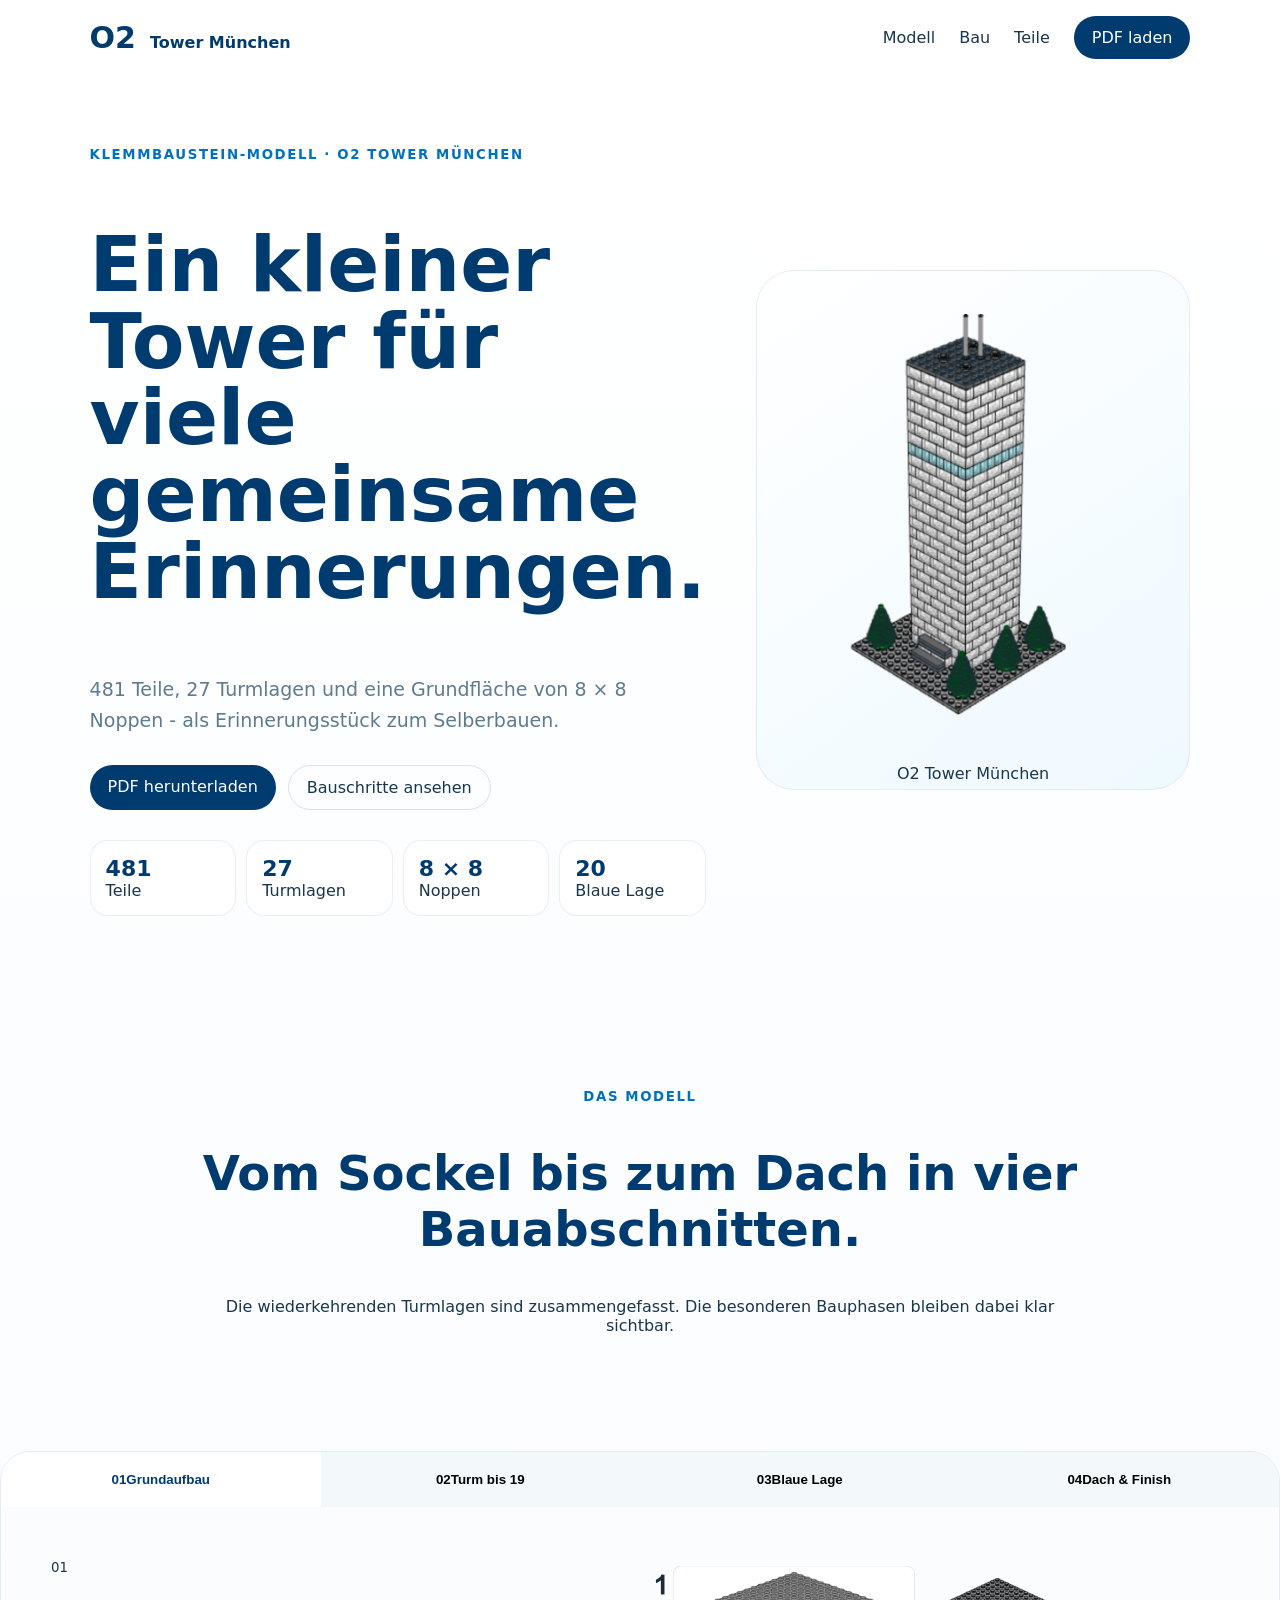
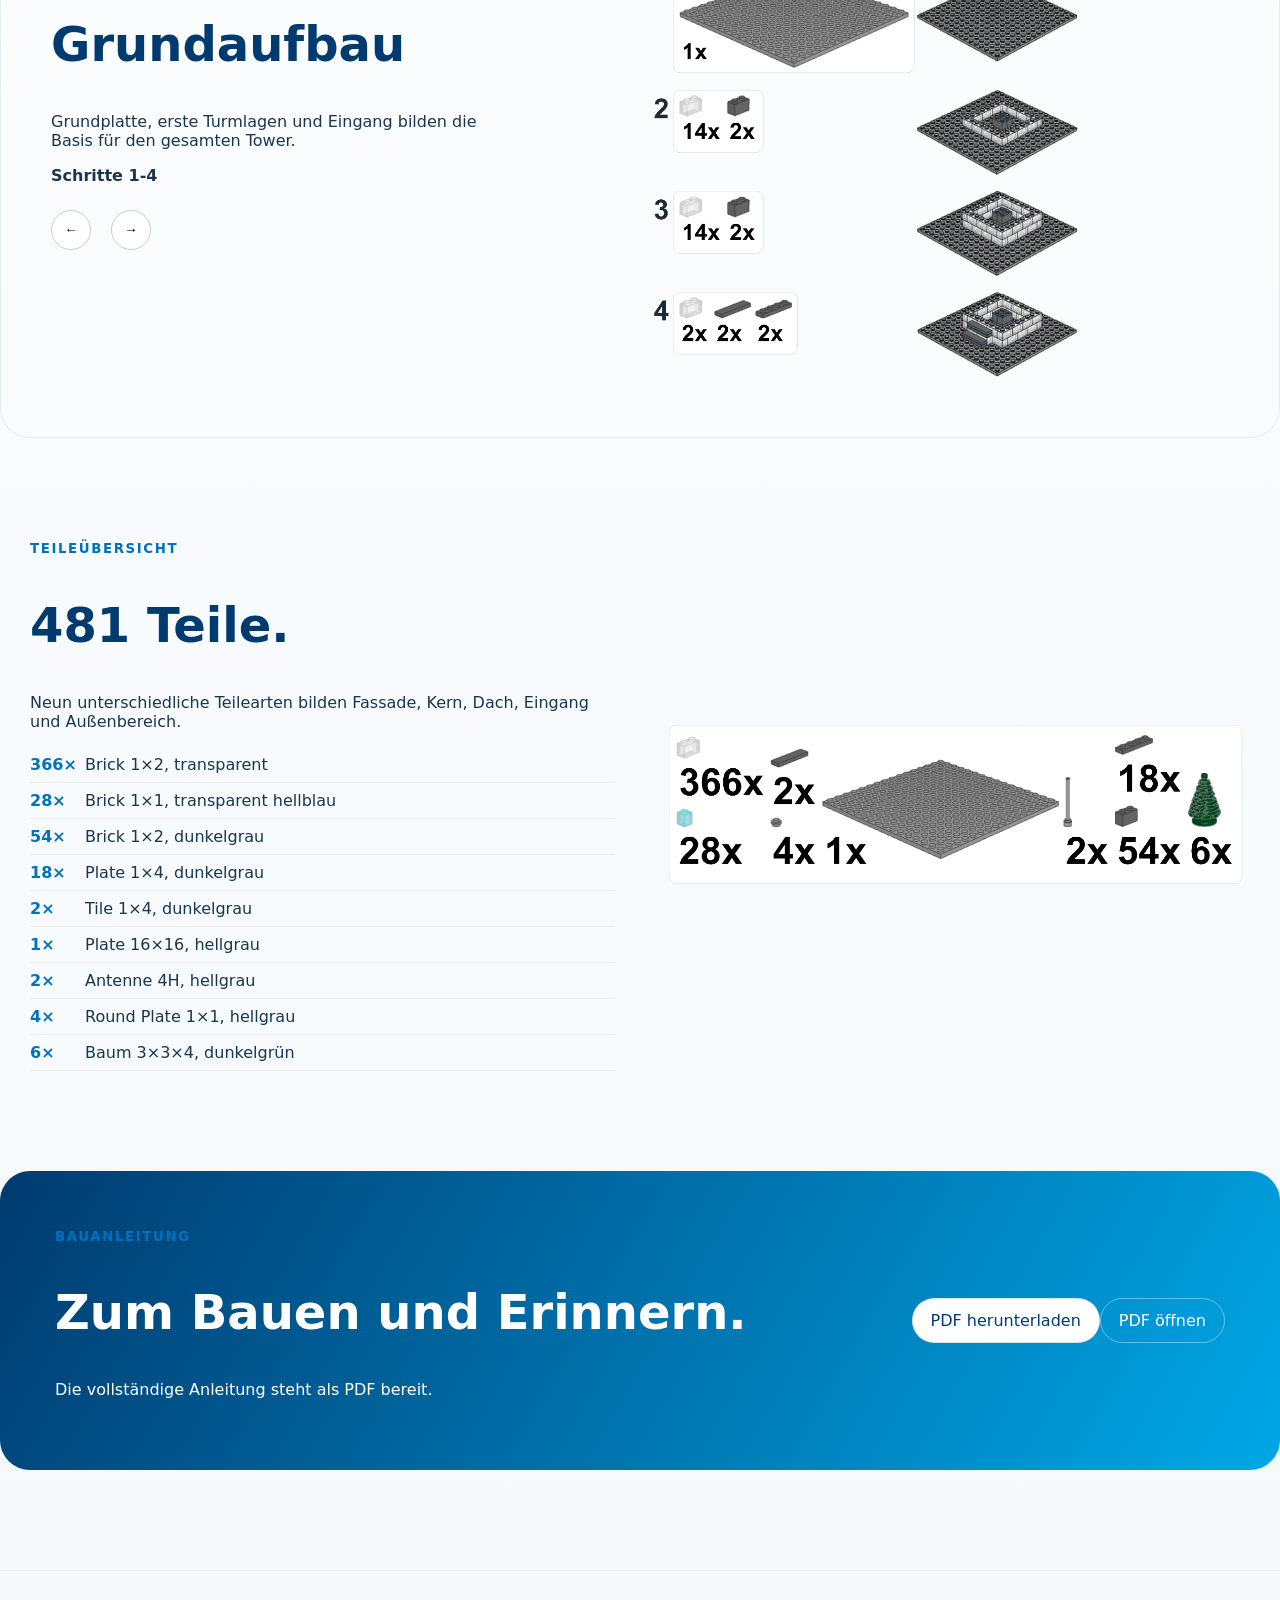
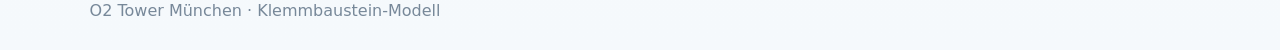
==== commit 214d03ce: "Update 2" ====
--- a/index.html
+++ b/index.html
@@ -1,140 +1 @@
-<!doctype html>
-<html lang="de">
-<head>
-  <meta charset="utf-8" />
-  <meta name="viewport" content="width=device-width, initial-scale=1" />
-  <meta name="theme-color" content="#003B70" />
-  <title>O2 Tower München · LEGO®-Modell</title>
-  <meta name="description" content="Interaktive Bauanleitung für das O2 Tower München LEGO®-Modell." />
-  <link rel="stylesheet" href="styles.css" />
-</head>
-<body>
-  <div class="bubble bubble-a" aria-hidden="true"></div>
-  <div class="bubble bubble-b" aria-hidden="true"></div>
-  <div class="bubble bubble-c" aria-hidden="true"></div>
-
-  <header class="topbar">
-    <a class="brand" href="#top" aria-label="O2 Tower München Startseite">
-      <span class="brand-o">O</span><span class="brand-2">2</span>
-      <span class="brand-name">Tower München</span>
-    </a>
-    <nav class="nav" aria-label="Hauptnavigation">
-      <a href="#modell">Modell</a>
-      <a href="#bau">Bau</a>
-      <a href="#teile">Teile</a>
-      <a class="nav-download" href="O2_Tower_Muenchen_Bauanleitung.pdf" download>PDF laden</a>
-    </nav>
-    <button class="menu-btn" type="button" aria-label="Menü öffnen" aria-expanded="false">☰</button>
-  </header>
-
-  <main id="top">
-    <section class="hero" id="modell">
-      <div class="hero-copy reveal">
-        <div class="eyebrow">LEGO®-Modell · O2 Tower München</div>
-        <h1>Ein kleiner Tower für viele gemeinsame Erinnerungen.</h1>
-        <p class="hero-text">481 LEGO®-Teile, 27 Turmlagen und eine Grundfläche von 8 × 8 Noppen – als gemeinsames Erinnerungsstück zum Selberbauen.</p>
-        <div class="hero-actions">
-          <a class="btn btn-primary" href="O2_Tower_Muenchen_Bauanleitung.pdf" download>PDF herunterladen</a>
-          <button class="btn btn-secondary" type="button" data-scroll="#bau">Bauschritte ansehen</button>
-        </div>
-        <div class="stats" aria-label="Modell-Daten">
-          <div><strong>481</strong><span>Teile</span></div>
-          <div><strong>27</strong><span>Turmlagen</span></div>
-          <div><strong>8 × 8</strong><span>Noppen</span></div>
-          <div><strong>20</strong><span>Blaue Lage</span></div>
-        </div>
-      </div>
-
-      <div class="hero-visual reveal">
-        <div class="tower-card tilt-card">
-          <div class="ring ring-1" aria-hidden="true"></div>
-          <div class="ring ring-2" aria-hidden="true"></div>
-          <img src="assets/tower.png" alt="Fertiges LEGO®-Modell des O2 Tower München" />
-          <div class="tower-caption">O2 Tower München</div>
-        </div>
-      </div>
-    </section>
-
-    <section class="section intro reveal">
-      <div class="section-kicker">Das Modell</div>
-      <h2>Vom Sockel bis zum Dach – klar in sechs Abschnitten.</h2>
-      <p>Die langen, sich wiederholenden Turmlagen sind bewusst zusammengefasst. So bleibt die Anleitung kompakt, ohne die besonderen Schritte zu verlieren.</p>
-    </section>
-
-    <section class="build-section" id="bau">
-      <div class="build-shell reveal">
-        <div class="stage-nav" role="tablist" aria-label="Bauabschnitte">
-          <button class="stage-tab active" role="tab" aria-selected="true" data-stage="0"><span>01</span>Grundaufbau</button>
-          <button class="stage-tab" role="tab" aria-selected="false" data-stage="1"><span>02</span>Turm bis 19</button>
-          <button class="stage-tab" role="tab" aria-selected="false" data-stage="2"><span>03</span>Blaue Lage</button>
-          <button class="stage-tab" role="tab" aria-selected="false" data-stage="3"><span>04</span>Dach & Finish</button>
-        </div>
-
-        <div class="stage-view">
-          <div class="stage-copy">
-            <div class="stage-number" id="stageNumber">01</div>
-            <h3 id="stageTitle">Grundaufbau</h3>
-            <p id="stageText">Grundplatte, erste Turmlagen und Eingang bilden die Basis für den gesamten Tower.</p>
-            <div class="stage-meta" id="stageMeta">Schritte 1–4</div>
-            <div class="stage-controls">
-              <button class="round-btn" id="prevStage" type="button" aria-label="Vorheriger Bauabschnitt">←</button>
-              <div class="stage-dots" id="stageDots" aria-hidden="true"></div>
-              <button class="round-btn" id="nextStage" type="button" aria-label="Nächster Bauabschnitt">→</button>
-            </div>
-          </div>
-          <div class="stage-image-wrap">
-            <img id="stageImage" src="assets/steps-1-4.png" alt="Grundaufbau des O2 Tower München" />
-          </div>
-        </div>
-      </div>
-    </section>
-
-    <section class="parts-section" id="teile">
-      <div class="parts-layout reveal">
-        <div class="parts-copy">
-          <div class="section-kicker">Teileübersicht</div>
-          <h2>481 LEGO®-Teile.</h2>
-          <p>Die Konstruktion nutzt neun unterschiedliche Teilearten. Der größte Anteil entfällt auf die transparente Fassade.</p>
-          <div class="part-list">
-            <div><b>366×</b><span>Brick 1×2, transparent</span></div>
-            <div><b>28×</b><span>Brick 1×1, transparent hellblau</span></div>
-            <div><b>54×</b><span>Brick 1×2, dunkelgrau</span></div>
-            <div><b>18×</b><span>Plate 1×4, dunkelgrau</span></div>
-            <div><b>2×</b><span>Tile 1×4, dunkelgrau</span></div>
-            <div><b>1×</b><span>Plate 16×16, hellgrau</span></div>
-            <div><b>2×</b><span>Antenne 4H, hellgrau</span></div>
-            <div><b>4×</b><span>Round Plate 1×1, hellgrau</span></div>
-            <div><b>6×</b><span>Baum 3×3×4, dunkelgrün</span></div>
-          </div>
-        </div>
-        <div class="parts-visual">
-          <div class="parts-card">
-            <img src="assets/parts.png" alt="Teileübersicht des O2 Tower München LEGO®-Modells" />
-          </div>
-        </div>
-      </div>
-    </section>
-
-    <section class="download-section reveal">
-      <div class="download-card">
-        <div>
-          <div class="section-kicker">Bauanleitung</div>
-          <h2>Zum Bauen, Verschenken und Erinnern.</h2>
-          <p>Die vollständige Anleitung steht als druckfertiges PDF zur Verfügung.</p>
-        </div>
-        <div class="download-actions">
-          <a class="btn btn-primary" href="O2_Tower_Muenchen_Bauanleitung.pdf" download>PDF herunterladen</a>
-          <a class="btn btn-secondary" href="O2_Tower_Muenchen_Bauanleitung.pdf" target="_blank" rel="noopener">PDF öffnen</a>
-        </div>
-      </div>
-    </section>
-  </main>
-
-  <footer class="footer">
-    <div>O2 Tower München · LEGO®-Modell</div>
-    <div class="footer-note">Privates Modell. LEGO® ist eine Marke der LEGO Gruppe.</div>
-  </footer>
-
-  <script src="app.js"></script>
-</body>
-</html>
+<!doctype html><html lang="de"><head><meta charset="utf-8"><meta name="viewport" content="width=device-width,initial-scale=1"><meta name="theme-color" content="#003b70"><title>O2 Tower München · Klemmbaustein-Modell</title><meta name="description" content="Interaktive Bauanleitung für das O2 Tower München Klemmbaustein-Modell."><link rel="stylesheet" href="styles.css"></head><body><div class="orb o1"></div><div class="orb o2"></div><header class="topbar"><a class="brand" href="#top"><b>O<span>2</span></b><em>Tower München</em></a><nav><a href="#modell">Modell</a><a href="#bau">Bau</a><a href="#teile">Teile</a><a class="pill" href="O2_Tower_Muenchen_Bauanleitung.pdf" download>PDF laden</a></nav></header><main id="top"><section class="hero" id="modell"><div class="copy reveal"><small>KLEMMBAUSTEIN-MODELL · O2 TOWER MÜNCHEN</small><h1>Ein kleiner Tower für viele gemeinsame Erinnerungen.</h1><p>481 Teile, 27 Turmlagen und eine Grundfläche von 8 × 8 Noppen - als Erinnerungsstück zum Selberbauen.</p><div class="actions"><a class="primary" href="O2_Tower_Muenchen_Bauanleitung.pdf" download>PDF herunterladen</a><a class="secondary" href="#bau">Bauschritte ansehen</a></div><div class="stats"><div><b>481</b><span>Teile</span></div><div><b>27</b><span>Turmlagen</span></div><div><b>8 × 8</b><span>Noppen</span></div><div><b>20</b><span>Blaue Lage</span></div></div></div><div class="visual reveal"><div class="tower tilt"><i></i><img src="assets/tower.png" alt="Fertiges Klemmbaustein-Modell des O2 Tower München"><label>O2 Tower München</label></div></div></section><section class="intro reveal"><small>DAS MODELL</small><h2>Vom Sockel bis zum Dach in vier Bauabschnitten.</h2><p>Die wiederkehrenden Turmlagen sind zusammengefasst. Die besonderen Bauphasen bleiben dabei klar sichtbar.</p></section><section id="bau" class="build reveal"><div class="tabs"><button class="active" data-i="0"><span>01</span>Grundaufbau</button><button data-i="1"><span>02</span>Turm bis 19</button><button data-i="2"><span>03</span>Blaue Lage</button><button data-i="3"><span>04</span>Dach & Finish</button></div><div class="stage"><div class="stagecopy"><small id="num">01</small><h2 id="title">Grundaufbau</h2><p id="text">Grundplatte, erste Turmlagen und Eingang bilden die Basis für den gesamten Tower.</p><strong id="meta">Schritte 1-4</strong><div class="controls"><button id="prev">←</button><div id="dots"></div><button id="next">→</button></div></div><div class="stageimg"><img id="stageimg" src="assets/steps-1-4.png" alt="Grundaufbau"></div></div></section><section id="teile" class="parts reveal"><div class="partcopy"><small>TEILEÜBERSICHT</small><h2>481 Teile.</h2><p>Neun unterschiedliche Teilearten bilden Fassade, Kern, Dach, Eingang und Außenbereich.</p><div class="list"><div><b>366×</b><span>Brick 1×2, transparent</span></div><div><b>28×</b><span>Brick 1×1, transparent hellblau</span></div><div><b>54×</b><span>Brick 1×2, dunkelgrau</span></div><div><b>18×</b><span>Plate 1×4, dunkelgrau</span></div><div><b>2×</b><span>Tile 1×4, dunkelgrau</span></div><div><b>1×</b><span>Plate 16×16, hellgrau</span></div><div><b>2×</b><span>Antenne 4H, hellgrau</span></div><div><b>4×</b><span>Round Plate 1×1, hellgrau</span></div><div><b>6×</b><span>Baum 3×3×4, dunkelgrün</span></div></div></div><div class="partimg"><img src="assets/parts.png" alt="Teileübersicht des O2 Tower München Klemmbaustein-Modells"></div></section><section class="download reveal"><div><small>BAUANLEITUNG</small><h2>Zum Bauen und Erinnern.</h2><p>Die vollständige Anleitung steht als PDF bereit.</p></div><div><a class="white" href="O2_Tower_Muenchen_Bauanleitung.pdf" download>PDF herunterladen</a><a class="ghost" href="O2_Tower_Muenchen_Bauanleitung.pdf" target="_blank">PDF öffnen</a></div></section></main><footer><span>O2 Tower München · Klemmbaustein-Modell</span></footer><script src="app.js"></script></body></html>
--- a/styles.css
+++ b/styles.css
@@ -1,250 +1 @@
-:root {
-  --navy: #003b70;
-  --blue: #0066cc;
-  --cyan: #00aeef;
-  --sky: #dff4ff;
-  --ink: #183247;
-  --muted: #6b7f91;
-  --bg: #f6f9fc;
-  --card: rgba(255,255,255,.86);
-  --line: rgba(14,74,120,.12);
-  --shadow: 0 22px 60px rgba(0,58,105,.12);
-  --radius: 28px;
-}
-
-* { box-sizing: border-box; }
-html { scroll-behavior: smooth; }
-body {
-  margin: 0;
-  font-family: Inter, ui-sans-serif, system-ui, -apple-system, BlinkMacSystemFont, "Segoe UI", sans-serif;
-  color: var(--ink);
-  background:
-    radial-gradient(circle at 10% 5%, rgba(0,174,239,.14), transparent 28%),
-    radial-gradient(circle at 90% 15%, rgba(0,102,204,.10), transparent 24%),
-    linear-gradient(180deg, #ffffff 0%, var(--bg) 55%, #ffffff 100%);
-  overflow-x: hidden;
-}
-
-a { color: inherit; text-decoration: none; }
-button, a { -webkit-tap-highlight-color: transparent; }
-
-.bubble {
-  position: fixed;
-  z-index: -1;
-  border-radius: 999px;
-  border: 1px solid rgba(0,174,239,.17);
-  background: radial-gradient(circle at 30% 28%, rgba(255,255,255,.74), rgba(0,174,239,.07) 48%, rgba(0,59,112,.02) 72%);
-  filter: blur(.2px);
-  pointer-events: none;
-  animation: float 12s ease-in-out infinite;
-}
-.bubble-a { width: 210px; height: 210px; left: -75px; top: 18%; }
-.bubble-b { width: 145px; height: 145px; right: -40px; top: 32%; animation-delay: -4s; }
-.bubble-c { width: 90px; height: 90px; left: 18%; bottom: 6%; animation-delay: -7s; }
-@keyframes float { 50% { transform: translateY(-18px) translateX(8px) scale(1.03); } }
-
-.topbar {
-  position: sticky;
-  top: 0;
-  z-index: 50;
-  height: 74px;
-  display: flex;
-  align-items: center;
-  justify-content: space-between;
-  padding: 0 clamp(22px, 5vw, 76px);
-  backdrop-filter: blur(18px);
-  background: rgba(255,255,255,.78);
-  border-bottom: 1px solid rgba(0,59,112,.08);
-}
-.brand { display: flex; align-items: baseline; gap: 2px; font-weight: 750; color: var(--navy); }
-.brand-o { font-size: 31px; line-height: 1; letter-spacing: -5px; }
-.brand-2 { font-size: 17px; transform: translateY(1px); margin-right: 12px; }
-.brand-name { font-size: 15px; font-weight: 650; letter-spacing: .01em; }
-.nav { display: flex; align-items: center; gap: 28px; font-size: 14px; font-weight: 650; }
-.nav a { color: #31536e; transition: color .2s ease, transform .2s ease; }
-.nav a:hover { color: var(--blue); transform: translateY(-1px); }
-.nav-download { padding: 10px 16px; border-radius: 999px; background: var(--navy); color: white !important; }
-.menu-btn { display: none; border: 0; background: transparent; font-size: 24px; color: var(--navy); }
-
-.hero {
-  min-height: calc(100vh - 74px);
-  display: grid;
-  grid-template-columns: 1.02fr .98fr;
-  align-items: center;
-  gap: clamp(28px, 5vw, 90px);
-  padding: clamp(64px, 8vw, 120px) clamp(22px, 7vw, 110px);
-  max-width: 1540px;
-  margin: 0 auto;
-}
-.eyebrow, .section-kicker {
-  text-transform: uppercase;
-  letter-spacing: .14em;
-  font-size: 12px;
-  font-weight: 800;
-  color: var(--blue);
-  margin-bottom: 18px;
-}
-h1 {
-  margin: 0;
-  max-width: 800px;
-  font-size: clamp(44px, 6vw, 84px);
-  line-height: .98;
-  letter-spacing: -.045em;
-  color: var(--navy);
-}
-.hero-text {
-  max-width: 690px;
-  margin: 28px 0 0;
-  font-size: clamp(17px, 1.5vw, 21px);
-  line-height: 1.65;
-  color: #537085;
-}
-.hero-actions { display: flex; gap: 14px; flex-wrap: wrap; margin-top: 34px; }
-.btn {
-  min-height: 48px;
-  display: inline-flex;
-  align-items: center;
-  justify-content: center;
-  padding: 0 22px;
-  border-radius: 999px;
-  border: 1px solid transparent;
-  font-size: 14px;
-  font-weight: 750;
-  cursor: pointer;
-  transition: transform .2s ease, box-shadow .2s ease, background .2s ease;
-}
-.btn:hover { transform: translateY(-2px); }
-.btn-primary { background: linear-gradient(135deg, var(--navy), #0067b9); color: white; box-shadow: 0 14px 30px rgba(0,59,112,.18); }
-.btn-secondary { background: rgba(255,255,255,.78); color: var(--navy); border-color: rgba(0,59,112,.14); }
-
-.stats { display: grid; grid-template-columns: repeat(4, minmax(84px,1fr)); gap: 12px; margin-top: 42px; max-width: 650px; }
-.stats div { padding: 16px 18px; border-radius: 20px; background: rgba(255,255,255,.70); border: 1px solid var(--line); box-shadow: 0 10px 30px rgba(0,59,112,.06); }
-.stats strong { display: block; color: var(--navy); font-size: 23px; line-height: 1; }
-.stats span { display: block; margin-top: 7px; font-size: 12px; color: var(--muted); }
-
-.hero-visual { display: flex; justify-content: center; }
-.tower-card {
-  width: min(520px, 90vw);
-  aspect-ratio: 1 / 1.05;
-  position: relative;
-  display: grid;
-  place-items: center;
-  border-radius: 40px;
-  background: linear-gradient(145deg, rgba(255,255,255,.96), rgba(241,249,255,.82));
-  border: 1px solid rgba(0,102,204,.12);
-  box-shadow: var(--shadow);
-  overflow: hidden;
-  transform-style: preserve-3d;
-}
-.tower-card::before {
-  content: "";
-  position: absolute;
-  inset: 8%;
-  border-radius: 50%;
-  background: radial-gradient(circle, rgba(0,174,239,.12), transparent 66%);
-}
-.tower-card img { position: relative; z-index: 2; max-width: 74%; max-height: 78%; filter: drop-shadow(0 25px 28px rgba(0,45,82,.17)); }
-.tower-caption { position: absolute; left: 26px; bottom: 24px; z-index: 3; font-size: 13px; font-weight: 750; color: var(--navy); }
-.ring { position: absolute; border-radius: 50%; border: 1px solid rgba(0,174,239,.24); }
-.ring-1 { width: 72%; height: 72%; }
-.ring-2 { width: 48%; height: 48%; border-style: dashed; animation: spin 28s linear infinite; }
-@keyframes spin { to { transform: rotate(360deg); } }
-
-.section { max-width: 970px; margin: 0 auto; padding: 110px 24px 46px; text-align: center; }
-.section h2, .parts-copy h2, .download-card h2 { margin: 0; color: var(--navy); font-size: clamp(32px, 4.4vw, 56px); line-height: 1.08; letter-spacing: -.035em; }
-.section p { max-width: 760px; margin: 20px auto 0; color: var(--muted); font-size: 17px; line-height: 1.7; }
-
-.build-section { padding: 42px clamp(18px, 5vw, 72px) 115px; }
-.build-shell { max-width: 1320px; margin: 0 auto; border-radius: 34px; background: rgba(255,255,255,.84); border: 1px solid var(--line); box-shadow: var(--shadow); overflow: hidden; }
-.stage-nav { display: grid; grid-template-columns: repeat(4, 1fr); border-bottom: 1px solid var(--line); background: rgba(246,250,253,.9); }
-.stage-tab {
-  position: relative;
-  border: 0;
-  background: transparent;
-  padding: 22px 16px;
-  color: #6a8193;
-  font-weight: 750;
-  cursor: pointer;
-  transition: color .2s ease, background .2s ease;
-}
-.stage-tab span { display: block; font-size: 11px; color: #9bb2c1; margin-bottom: 5px; }
-.stage-tab.active { color: var(--navy); background: white; }
-.stage-tab.active::after { content: ""; position: absolute; height: 3px; left: 20%; right: 20%; bottom: 0; border-radius: 999px; background: var(--cyan); }
-.stage-view { min-height: 520px; display: grid; grid-template-columns: .75fr 1.25fr; align-items: center; gap: 24px; padding: clamp(32px, 5vw, 64px); }
-.stage-number { font-size: 13px; font-weight: 850; letter-spacing: .15em; color: var(--cyan); }
-.stage-copy h3 { margin: 10px 0 14px; font-size: clamp(30px, 3vw, 44px); color: var(--navy); letter-spacing: -.03em; }
-.stage-copy p { margin: 0; max-width: 430px; color: var(--muted); line-height: 1.65; font-size: 16px; }
-.stage-meta { display: inline-flex; margin-top: 22px; padding: 8px 12px; border-radius: 999px; background: var(--sky); color: var(--navy); font-size: 12px; font-weight: 800; }
-.stage-controls { display: flex; align-items: center; gap: 13px; margin-top: 32px; }
-.round-btn { width: 40px; height: 40px; border-radius: 50%; border: 1px solid var(--line); background: white; color: var(--navy); font-size: 18px; cursor: pointer; }
-.stage-dots { display: flex; gap: 6px; }
-.stage-dots i { width: 7px; height: 7px; border-radius: 50%; background: #d6e4ee; }
-.stage-dots i.active { background: var(--cyan); }
-.stage-image-wrap { min-height: 390px; display: grid; place-items: center; border-radius: 26px; background: linear-gradient(145deg, #fff, #f1f8fc); border: 1px solid rgba(0,102,204,.09); overflow: hidden; }
-.stage-image-wrap img { max-width: 94%; max-height: 440px; filter: drop-shadow(0 18px 24px rgba(0,55,95,.12)); transition: opacity .25s ease, transform .25s ease; }
-.stage-image-wrap img.switching { opacity: 0; transform: translateY(8px) scale(.99); }
-
-.parts-section { padding: 30px clamp(18px, 5vw, 72px) 120px; }
-.parts-layout { max-width: 1320px; margin: 0 auto; display: grid; grid-template-columns: .85fr 1.15fr; gap: 55px; align-items: center; }
-.parts-copy p { color: var(--muted); line-height: 1.65; font-size: 16px; }
-.part-list { display: grid; grid-template-columns: 1fr 1fr; gap: 9px 18px; margin-top: 28px; }
-.part-list div { display: grid; grid-template-columns: 54px 1fr; align-items: center; padding: 10px 0; border-bottom: 1px solid rgba(0,59,112,.08); }
-.part-list b { color: var(--blue); font-size: 14px; }
-.part-list span { color: #5d7486; font-size: 13px; }
-.parts-card { border-radius: 32px; background: white; border: 1px solid var(--line); box-shadow: var(--shadow); padding: 26px; min-height: 430px; display: grid; place-items: center; }
-.parts-card img { max-width: 100%; max-height: 390px; }
-
-.download-section { padding: 0 clamp(18px, 5vw, 72px) 120px; }
-.download-card { max-width: 1320px; margin: 0 auto; display: flex; align-items: center; justify-content: space-between; gap: 30px; padding: clamp(34px, 5vw, 60px); border-radius: 34px; color: white; background: linear-gradient(125deg, #003b70 0%, #0065b8 62%, #00a8e8 120%); box-shadow: 0 24px 65px rgba(0,59,112,.24); }
-.download-card .section-kicker { color: #9fe4ff; }
-.download-card h2 { color: white; max-width: 710px; }
-.download-card p { color: rgba(255,255,255,.74); font-size: 16px; }
-.download-actions { display: flex; flex-direction: column; gap: 10px; min-width: 190px; }
-.download-card .btn-primary { background: white; color: var(--navy); box-shadow: none; }
-.download-card .btn-secondary { background: transparent; color: white; border-color: rgba(255,255,255,.32); }
-
-.footer { min-height: 86px; display: flex; justify-content: space-between; align-items: center; gap: 20px; padding: 0 clamp(22px, 5vw, 76px); color: #718696; font-size: 12px; border-top: 1px solid rgba(0,59,112,.08); background: rgba(255,255,255,.72); }
-.footer-note { text-align: right; }
-
-.reveal { opacity: 0; transform: translateY(18px); transition: opacity .7s ease, transform .7s ease; }
-.reveal.visible { opacity: 1; transform: none; }
-
-@media (max-width: 920px) {
-  .nav { display: none; position: absolute; right: 18px; top: 64px; flex-direction: column; align-items: stretch; gap: 4px; min-width: 210px; padding: 14px; border-radius: 18px; background: white; box-shadow: var(--shadow); border: 1px solid var(--line); }
-  .nav.open { display: flex; }
-  .nav a { padding: 10px 12px; border-radius: 12px; }
-  .menu-btn { display: block; }
-  .hero { grid-template-columns: 1fr; min-height: auto; padding-top: 70px; }
-  .hero-copy { text-align: center; }
-  .hero-text { margin-inline: auto; }
-  .hero-actions { justify-content: center; }
-  .stats { margin-inline: auto; }
-  .hero-visual { margin-top: 12px; }
-  .stage-view, .parts-layout { grid-template-columns: 1fr; }
-  .stage-copy { text-align: center; }
-  .stage-copy p { margin-inline: auto; }
-  .stage-controls { justify-content: center; }
-  .part-list { grid-template-columns: 1fr; }
-  .download-card { flex-direction: column; align-items: flex-start; }
-  .download-actions { flex-direction: row; min-width: 0; flex-wrap: wrap; }
-}
-
-@media (max-width: 640px) {
-  .topbar { height: 66px; padding-inline: 18px; }
-  .brand-name { display: none; }
-  .hero { padding-inline: 18px; }
-  h1 { font-size: 46px; }
-  .stats { grid-template-columns: 1fr 1fr; }
-  .stage-nav { grid-template-columns: 1fr 1fr; }
-  .stage-tab { padding: 16px 10px; }
-  .stage-view { padding: 28px 20px; }
-  .stage-image-wrap { min-height: 290px; }
-  .parts-section, .build-section, .download-section { padding-inline: 14px; }
-  .footer { flex-direction: column; align-items: flex-start; justify-content: center; padding-block: 20px; }
-  .footer-note { text-align: left; }
-}
-
-@media (prefers-reduced-motion: reduce) {
-  *, *::before, *::after { animation: none !important; scroll-behavior: auto !important; transition: none !important; }
-  .reveal { opacity: 1; transform: none; }
-}
+*{box-sizing:border-box}html{scroll-behavior:smooth}body{margin:0;font-family:Inter,system-ui,sans-serif;color:#19364d;background:linear-gradient(#fff,#f5f9fc)}a{text-decoration:none;color:inherit}.topbar{position:sticky;top:0;z-index:5;height:74px;display:flex;align-items:center;justify-content:space-between;padding:0 7vw;background:#ffffffdd;backdrop-filter:blur(16px)}.brand{color:#003b70;font-weight:800}.brand b{font-size:30px}.brand em{font-style:normal;margin-left:14px}.topbar nav{display:flex;gap:24px;align-items:center}.pill,.primary{background:#003b70;color:white;padding:12px 18px;border-radius:999px}.hero{max-width:1400px;margin:auto;min-height:90vh;display:grid;grid-template-columns:1fr 1fr;gap:50px;align-items:center;padding:70px 7vw}.hero small,.intro small,.partcopy small,.download small{color:#0071bd;font-weight:800;letter-spacing:.12em}.hero h1{font-size:clamp(46px,6vw,80px);line-height:1;color:#003b70}.hero p{font-size:19px;line-height:1.6;color:#607b8e}.actions{display:flex;gap:12px;margin:30px 0}.secondary,.white,.ghost{padding:12px 18px;border-radius:999px;border:1px solid #003b7025}.stats{display:grid;grid-template-columns:repeat(4,1fr);gap:10px}.stats div{padding:15px;border:1px solid #003b7015;border-radius:18px;background:#fff}.stats b{display:block;color:#003b70;font-size:22px}.tower{border:1px solid #003b7015;border-radius:38px;background:linear-gradient(145deg,#fff,#eef9ff);min-height:520px;display:grid;place-items:center;position:relative}.tower img{max-width:72%;max-height:460px}.intro{max-width:920px;margin:auto;text-align:center;padding:100px 22px}.intro h2,.stagecopy h2,.partcopy h2,.download h2{color:#003b70;font-size:48px}.build{max-width:1320px;margin:0 auto 100px;border:1px solid #003b7015;border-radius:30px;overflow:hidden}.tabs{display:grid;grid-template-columns:repeat(4,1fr)}.tabs button{padding:20px;border:0;background:#f3f8fb;font-weight:800}.tabs button.active{background:#fff;color:#003b70}.stage{display:grid;grid-template-columns:.75fr 1.25fr;gap:30px;padding:50px}.stageimg{display:grid;place-items:center}.stageimg img{max-width:95%;max-height:430px}.controls{display:flex;gap:10px;margin-top:25px}.controls button{width:40px;height:40px;border-radius:50%;border:1px solid #ccc;background:#fff}.parts{max-width:1320px;margin:0 auto 100px;display:grid;grid-template-columns:1fr 1fr;gap:50px;padding:0 30px}.list div{padding:8px 0;border-bottom:1px solid #eee}.list b{display:inline-block;width:55px;color:#0071bd}.partimg{display:grid;place-items:center}.partimg img{max-width:100%}.download{max-width:1320px;margin:0 auto 100px;padding:55px;border-radius:30px;background:linear-gradient(120deg,#003b70,#00a7e6);color:#fff;display:flex;justify-content:space-between;align-items:center}.download h2{color:#fff}.white{background:#fff;color:#003b70}.ghost{color:#fff;border-color:#ffffff66}footer{padding:30px 7vw;border-top:1px solid #eee;color:#789}.reveal{opacity:1}@media(max-width:850px){.hero,.stage,.parts{grid-template-columns:1fr}.topbar nav{display:none}.stats{grid-template-columns:1fr 1fr}}
